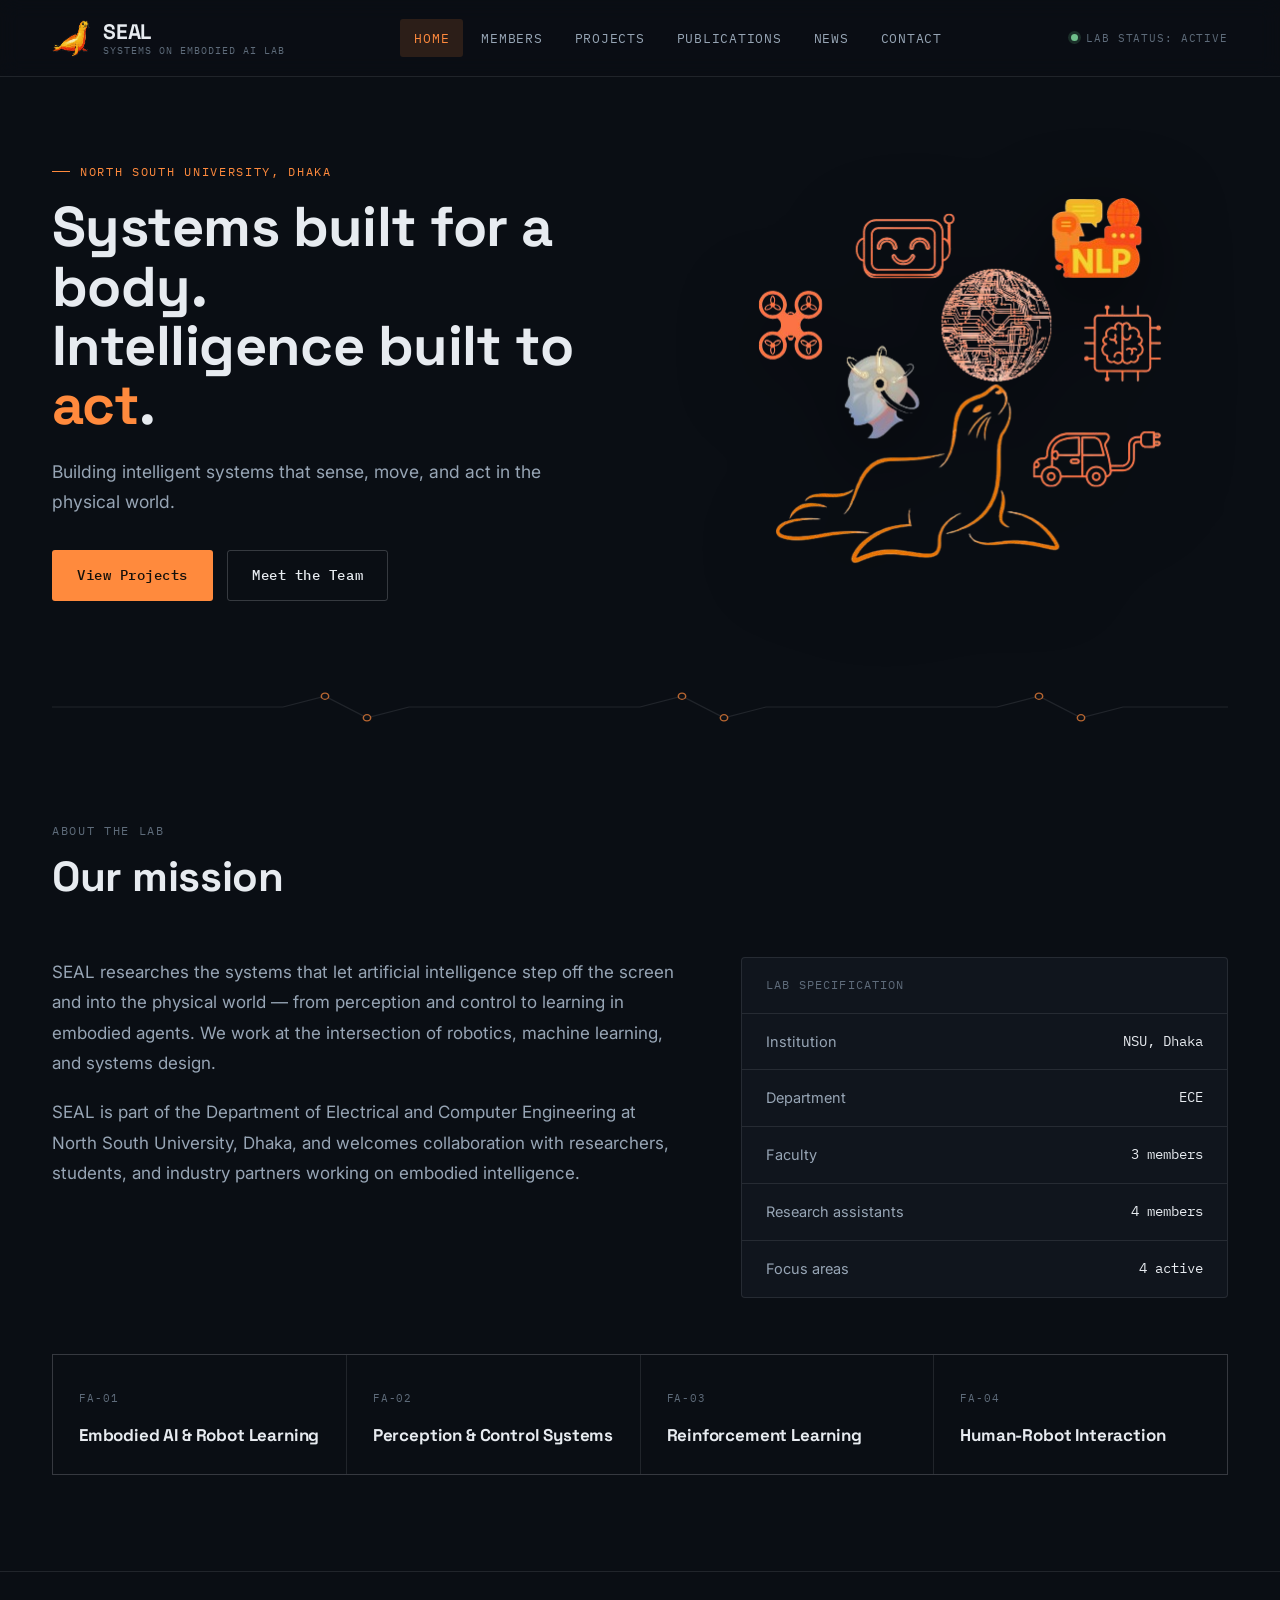
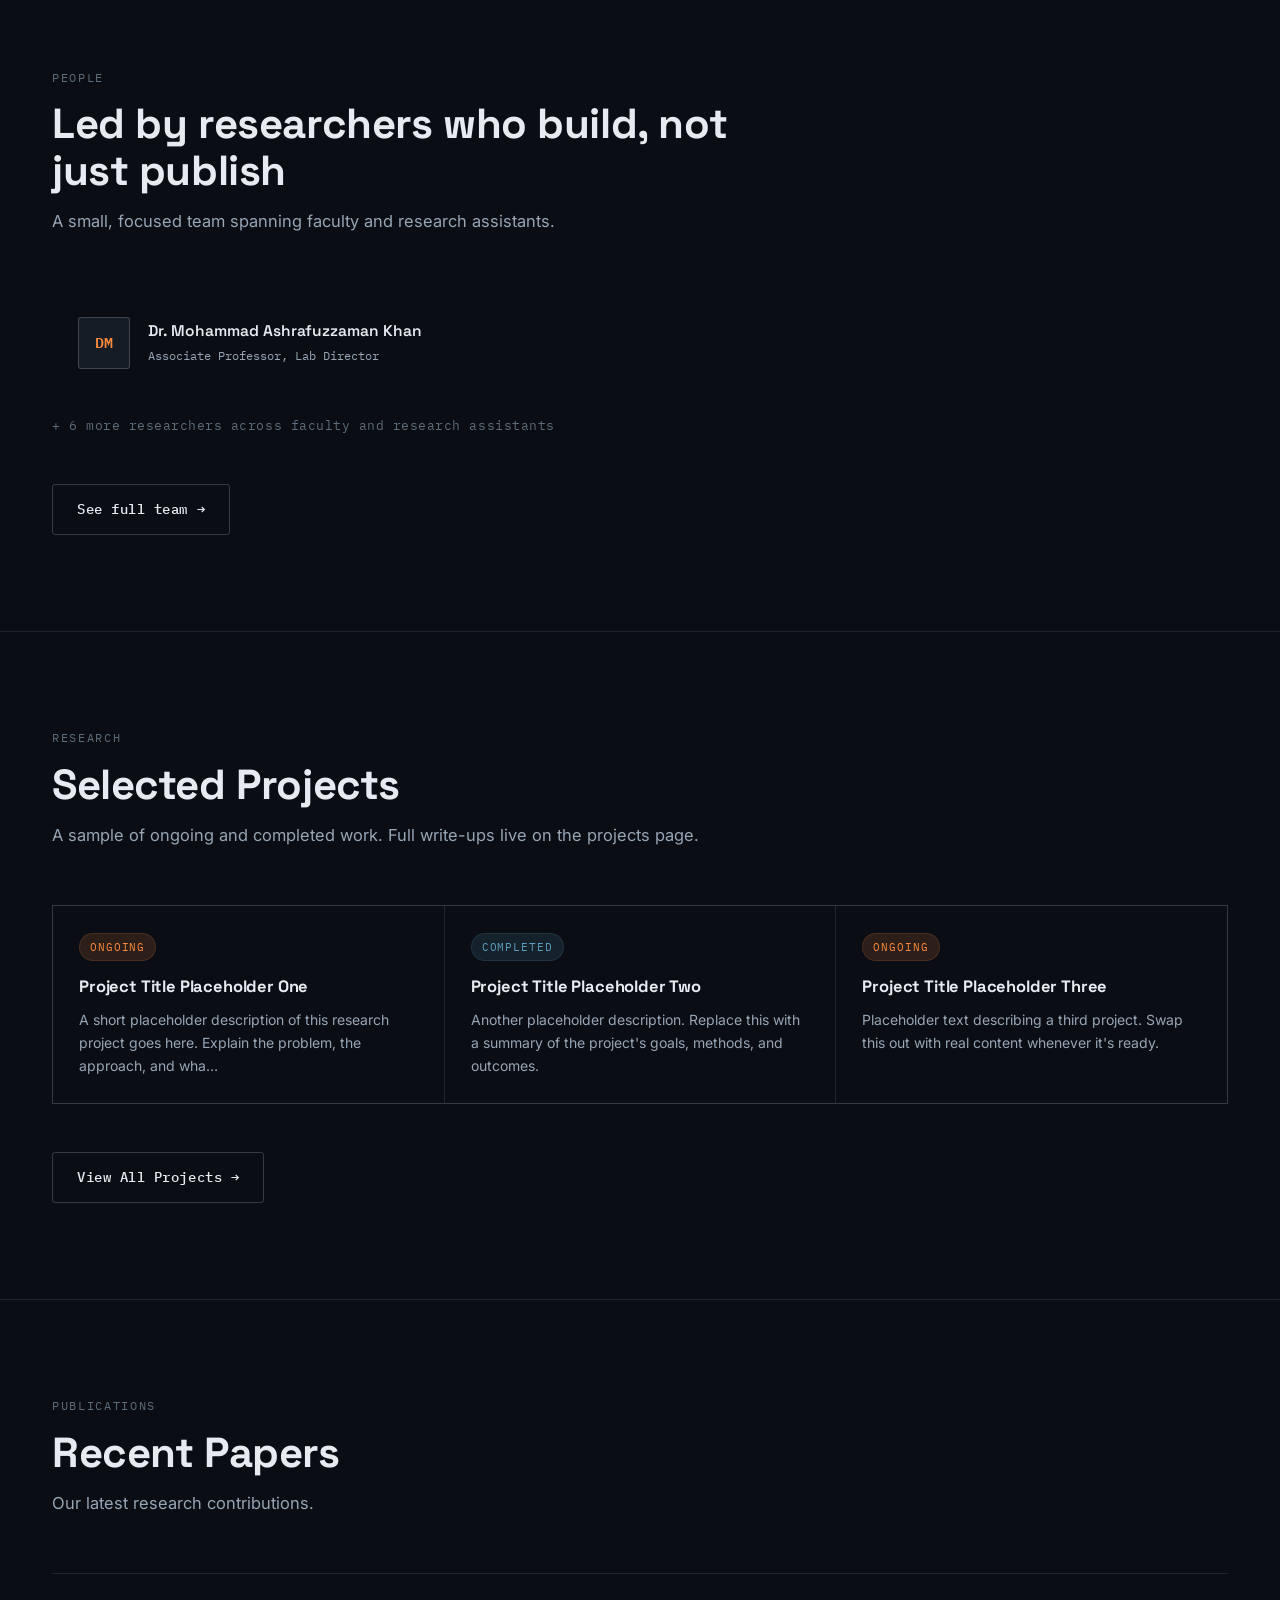
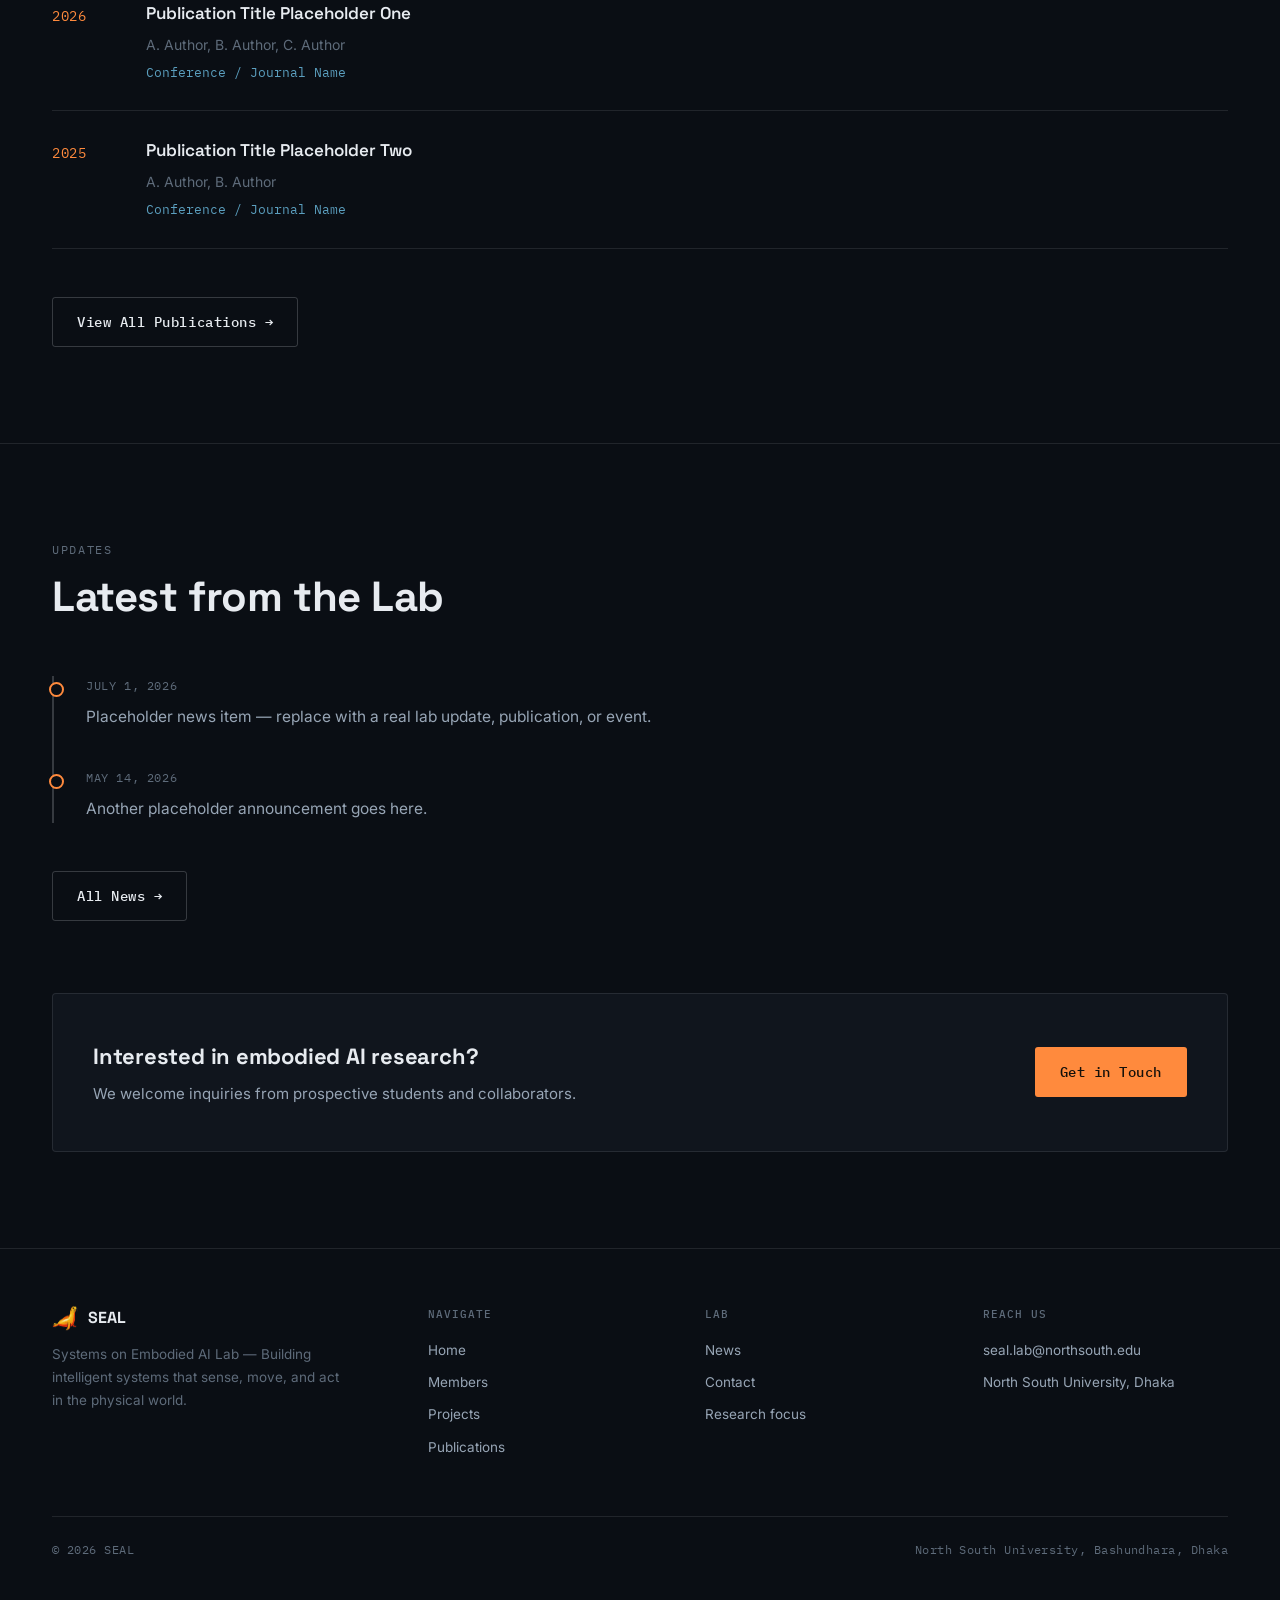
==== index.html @ 0db17c9c "Add files via upload" ====
<!DOCTYPE html>
<html lang="en">

<head>
  <meta charset="UTF-8">
  <meta name="viewport" content="width=device-width, initial-scale=1.0">
  <title>SEAL — Systems on Embodied AI Lab | North South University</title>
  <meta name="description"
    content="SEAL (Systems on Embodied AI Lab) at North South University researches embodied AI, robot learning, perception and control systems.">
  <link rel="icon" href="logo1.png" type="image/png">
  <link rel="preconnect" href="https://fonts.googleapis.com">
  <link rel="preconnect" href="https://fonts.gstatic.com" crossorigin>
  <link rel="stylesheet" href="style.css">
</head>

<body data-page="home">

  <template id="kinematic-template">
    <svg class="kinematic-divider" viewBox="0 0 1120 40" preserveAspectRatio="none" aria-hidden="true">
      <path
        d="M0,20 L220,20 L260,8 L300,32 L340,20 L560,20 L600,8 L640,32 L680,20 L900,20 L940,8 L980,32 L1020,20 L1120,20" />
      <circle cx="260" cy="8" r="3.5" />
      <circle cx="300" cy="32" r="3.5" />
      <circle cx="600" cy="8" r="3.5" />
      <circle cx="640" cy="32" r="3.5" />
      <circle cx="940" cy="8" r="3.5" />
      <circle cx="980" cy="32" r="3.5" />
    </svg>
  </template>

  <div id="header-slot"></div>

  <main>

    <!-- Hero -->
    <section class="hero">
      <div class="wrap">
        <div>
          <span class="tag-label mono" id="hero-university">North South University, Dhaka</span>
          <h1>Systems built for a body.<br>Intelligence built to <span>act</span>.</h1>
          <p class="hero-lede" id="hero-lede">Loading mission statement…</p>
          <div class="hero-actions">
            <a href="projects.html" class="btn btn-primary">View Projects</a>
            <a href="members.html" class="btn btn-outline">Meet the Team</a>
          </div>
        </div>

        <!-- Robotic Manipulator Diagram -->
        <div class="hero-logo-container">
          <img src="logo000.png" alt="SEAL - Systems on Embodied AI Lab" class="hero-logo">
        </div>
    </section>

    <div class="wrap">
      <div class="kd-slot"></div>
    </div>

    <!-- About -->
    <section class="section" id="about">
      <div class="wrap">
        <div class="section-head">
          <span class="eyebrow">About the Lab</span>
          <h2>Our mission</h2>
        </div>
        <div class="about-grid">
          <div class="about-body">
            <p id="about-mission">Loading…</p>
            <p>SEAL is part of the Department of Electrical and Computer Engineering at North South University, Dhaka,
              and welcomes collaboration with researchers, students, and industry partners working on embodied
              intelligence.</p>
          </div>
          <div class="spec-card">
            <div class="spec-card-head mono">Lab Specification</div>
            <div class="spec-row"><span class="k">Institution</span><span class="v">NSU, Dhaka</span></div>
            <div class="spec-row"><span class="k">Department</span><span class="v">ECE</span></div>
            <div class="spec-row"><span class="k">Faculty</span><span class="v">3 members</span></div>
            <div class="spec-row"><span class="k">Research assistants</span><span class="v">4 members</span></div>
            <div class="spec-row"><span class="k">Focus areas</span><span class="v">4 active</span></div>
          </div>
        </div>

        <div class="focus-grid" id="focus-grid"></div>
      </div>
    </section>

    <!-- Team Preview -->
    <section class="section" id="team-preview">
      <div class="wrap">
        <div class="section-head">
          <span class="eyebrow">People</span>
          <h2>Led by researchers who build, not just publish</h2>
          <p>A small, focused team spanning faculty and research assistants.</p>
        </div>
        <div id="director-teaser"></div>
        <p class="mono" id="team-count" style="margin-top:20px; color:var(--text-faint); font-size:13px;"></p>
        <div class="section-foot">
          <a href="members.html" class="btn btn-outline">See full team →</a>
        </div>
      </div>
    </section>

    <!-- Projects Preview -->
    <section class="section" id="projects-preview">
      <div class="wrap">
        <div class="section-head">
          <span class="eyebrow">Research</span>
          <h2>Selected Projects</h2>
          <p>A sample of ongoing and completed work. Full write-ups live on the projects page.</p>
        </div>
        <div class="teaser-grid" id="project-teaser-grid"></div>
        <div class="section-foot">
          <a href="projects.html" class="btn btn-outline">View All Projects →</a>
        </div>
      </div>
    </section>

    <!-- Publications Preview (New Section) -->
    <section class="section" id="publications-preview">
      <div class="wrap">
        <div class="section-head">
          <span class="eyebrow">Publications</span>
          <h2>Recent Papers</h2>
          <p>Our latest research contributions.</p>
        </div>
        <div class="pub-list" id="pub-teaser-list"></div>
        <div class="section-foot">
          <a href="publications.html" class="btn btn-outline">View All Publications →</a>
        </div>
      </div>
    </section>

    <!-- News Preview -->
    <section class="section" id="news-preview" style="border-bottom:none;">
      <div class="wrap">
        <div class="section-head">
          <span class="eyebrow">Updates</span>
          <h2>Latest from the Lab</h2>
        </div>
        <div class="news-list" id="news-teaser-list"></div>
        <div class="section-foot">
          <a href="news.html" class="btn btn-outline">All News →</a>
        </div>

        <div style="margin-top:72px;" class="cta-band">
          <div>
            <h3>Interested in embodied AI research?</h3>
            <p>We welcome inquiries from prospective students and collaborators.</p>
          </div>
          <a href="contact.html" class="btn btn-primary">Get in Touch</a>
        </div>
      </div>
    </section>

  </main>

  <div id="footer-slot"></div>

  <script src="main.js"></script>
</body>

</html>
---- style.css ----
/* ============================================================
   SEAL — Systems on Embodied AI Lab
   Design language: engineering schematic / lab instrumentation.
   Ink-navy canvas, signal-amber accent, sensor-blue secondary.
   Mono type carries technical annotation; display type carries
   voice. No neon glow, no animated grid — precision instead.
   ============================================================ */

@import url('https://fonts.googleapis.com/css2?family=Space+Grotesk:wght@500;600;700&family=Inter:wght@400;500;600;700&family=IBM+Plex+Mono:wght@400;500;600&display=swap');

:root {
  /* Canvas */
  --bg: #0A0E14;
  --surface: #10151D;
  --surface-2: #161C26;
  --surface-3: #1C2430;

  /* Lines */
  --line: rgba(231, 235, 240, 0.10);
  --line-strong: rgba(231, 235, 240, 0.20);

  /* Text */
  --text: #E7EBF0;
  --text-dim: #97A5B5;
  --text-faint: #5E6B7A;

  /* Signal accents */
  --amber: #FF8A3D;
  --amber-dim: rgba(255, 138, 61, 0.14);
  --blue: #5B9FBF;
  --blue-dim: rgba(91, 159, 191, 0.14);
  --ok: #6FBF8B;

  --font-display: 'Space Grotesk', sans-serif;
  --font-body: 'Inter', system-ui, sans-serif;
  --font-mono: 'IBM Plex Mono', monospace;

  --max-width: 1240px;
  --radius: 3px;
  --radius-lg: 4px;
  --ease: cubic-bezier(0.4, 0, 0.2, 1);
}

* { box-sizing: border-box; }
html { scroll-behavior: smooth; }

body {
  margin: 0;
  background: var(--bg);
  color: var(--text);
  font-family: var(--font-body);
  font-size: 16px;
  line-height: 1.65;
  -webkit-font-smoothing: antialiased;
}

@media (prefers-reduced-motion: reduce) {
  html { scroll-behavior: auto; }
  * { animation-duration: 0.01ms !important; animation-iteration-count: 1 !important; transition-duration: 0.01ms !important; }
}

img { max-width: 100%; display: block; }

a { color: var(--blue); text-decoration: none; transition: color 0.2s var(--ease); }
a:hover { color: var(--amber); }

:focus-visible {
  outline: 2px solid var(--amber);
  outline-offset: 3px;
}

.wrap {
  max-width: var(--max-width);
  margin: 0 auto;
  padding: 0 32px;
}

h1, h2, h3, h4 {
  font-family: var(--font-display);
  color: var(--text);
  margin: 0;
  font-weight: 700;
  letter-spacing: -0.01em;
}

p { margin: 0; }

/* ---------- Mono / technical utility text ---------- */
.mono {
  font-family: var(--font-mono);
  letter-spacing: 0.04em;
}

.tag-label {
  font-family: var(--font-mono);
  font-size: 12px;
  letter-spacing: 0.14em;
  text-transform: uppercase;
  color: var(--amber);
  display: inline-flex;
  align-items: center;
  gap: 10px;
}

.tag-label::before {
  content: '';
  width: 18px;
  height: 1px;
  background: var(--amber);
}

.eyebrow {
  font-family: var(--font-mono);
  font-size: 12px;
  letter-spacing: 0.14em;
  text-transform: uppercase;
  color: var(--text-faint);
  display: block;
  margin-bottom: 14px;
}

.eyebrow b { color: var(--amber); font-weight: 500; }

/* ---------- Buttons ---------- */
.btn {
  display: inline-flex;
  align-items: center;
  gap: 8px;
  padding: 13px 24px;
  border-radius: var(--radius);
  font-family: var(--font-mono);
  font-size: 13.5px;
  letter-spacing: 0.04em;
  font-weight: 500;
  border: 1px solid transparent;
  cursor: pointer;
  transition: all 0.2s var(--ease);
  text-decoration: none;
}

.btn-primary {
  background: var(--amber);
  color: #14100A;
}
.btn-primary:hover { background: #ffa15e; color: #14100A; }

.btn-outline {
  border-color: var(--line-strong);
  color: var(--text);
  background: transparent;
}
.btn-outline:hover { border-color: var(--amber); color: var(--amber); }

.btn-small { padding: 9px 16px; font-size: 12.5px; }

.btn[aria-disabled="true"] {
  opacity: 0.35;
  cursor: not-allowed;
  pointer-events: none;
}

/* ---------- Header ---------- */
.site-header {
  position: sticky;
  top: 0;
  z-index: 100;
  background: rgba(10, 14, 20, 0.9);
  backdrop-filter: blur(10px);
  border-bottom: 1px solid var(--line);
}

.site-header .wrap {
  display: flex;
  align-items: center;
  justify-content: space-between;
  height: 76px;
  gap: 24px;
}

.brand {
  display: flex;
  align-items: center;
  gap: 13px;
  text-decoration: none;
  flex-shrink: 0;
}

.brand-logo { width: 38px; height: 38px; flex-shrink: 0; }

.brand-text { display: flex; flex-direction: column; line-height: 1.2; }

.brand-mark {
  font-family: var(--font-display);
  font-weight: 700;
  font-size: 21px;
  color: var(--text);
  letter-spacing: -0.01em;
}

.brand-sub {
  font-family: var(--font-mono);
  font-size: 10px;
  color: var(--text-faint);
  letter-spacing: 0.10em;
  text-transform: uppercase;
  display: none;
}

@media (min-width: 640px) { .brand-sub { display: inline; } }

.nav-links {
  display: flex;
  gap: 4px;
  list-style: none;
  margin: 0;
  padding: 0;
}

.nav-links a {
  color: var(--text-dim);
  font-family: var(--font-mono);
  font-size: 12.5px;
  letter-spacing: 0.06em;
  text-transform: uppercase;
  padding: 9px 14px;
  border-radius: var(--radius);
  transition: all 0.2s var(--ease);
  display: block;
}

.nav-links a:hover { color: var(--text); background: var(--surface-2); }

.nav-links a.active {
  color: var(--amber);
  background: var(--amber-dim);
}

.header-status {
  display: none;
  align-items: center;
  gap: 8px;
  font-family: var(--font-mono);
  font-size: 11px;
  color: var(--text-faint);
  letter-spacing: 0.08em;
  text-transform: uppercase;
  flex-shrink: 0;
}

@media (min-width: 980px) { .header-status { display: inline-flex; } }

.status-dot {
  width: 7px;
  height: 7px;
  border-radius: 50%;
  background: var(--ok);
  box-shadow: 0 0 0 3px rgba(111, 191, 139, 0.18);
  animation: status-pulse 2.4s ease-in-out infinite;
}

@keyframes status-pulse {
  0%, 100% { opacity: 1; }
  50% { opacity: 0.45; }
}

.nav-toggle {
  display: none;
  background: none;
  border: 1px solid var(--line-strong);
  border-radius: var(--radius);
  padding: 9px 13px;
  cursor: pointer;
  font-family: var(--font-mono);
  font-size: 12px;
  letter-spacing: 0.08em;
  color: var(--text-dim);
}

@media (max-width: 860px) {
  .nav-toggle { display: block; }
  .nav-links {
    position: absolute;
    top: 76px; left: 0; right: 0;
    background: var(--surface);
    flex-direction: column;
    gap: 0;
    border-top: 1px solid var(--line);
    border-bottom: 1px solid var(--line);
    display: none;
    padding: 8px 0;
  }
  .nav-links.open { display: flex; }
  .nav-links a { padding: 14px 32px; border-radius: 0; }
}

/* ---------- Section scaffolding ---------- */
.section { padding: 96px 0; border-bottom: 1px solid var(--line); position: relative; }
.section.tight { padding: 72px 0; }
.section-head { margin-bottom: 56px; max-width: 680px; }
.section-head h2 { font-size: clamp(30px, 4vw, 42px); line-height: 1.1; }
.section-head p { color: var(--text-dim); margin-top: 14px; font-size: 16.5px; }

.section-foot {
  margin-top: 48px;
  display: flex;
  align-items: center;
  gap: 14px;
}

/* ---------- Page header (dedicated pages) ---------- */
.page-header {
  padding: 64px 0 48px;
  border-bottom: 1px solid var(--line);
  background:
    linear-gradient(180deg, rgba(255, 138, 61, 0.05), transparent 60%);
}

.page-header h1 { font-size: clamp(32px, 5vw, 48px); }
.page-header .lede { color: var(--text-dim); margin-top: 14px; max-width: 640px; font-size: 17px; }

.breadcrumb {
  font-family: var(--font-mono);
  font-size: 12px;
  color: var(--text-faint);
  letter-spacing: 0.06em;
  text-transform: uppercase;
  margin-bottom: 18px;
}
.breadcrumb a { color: var(--text-faint); }
.breadcrumb a:hover { color: var(--amber); }

/* ---------- Hero (home) ---------- */
.hero { padding: 76px 0 88px; position: relative; overflow: hidden; }

.hero .wrap {
  display: grid;
  grid-template-columns: 1.05fr 0.95fr;
  gap: 48px;
  align-items: center;
}

@media (max-width: 980px) {
  .hero .wrap { grid-template-columns: 1fr; }
}

.hero h1 {
  font-size: clamp(36px, 5.4vw, 56px);
  line-height: 1.06;
  margin-top: 16px;
}

.hero h1 span { color: var(--amber); }

.hero-lede {
  margin-top: 22px;
  max-width: 520px;
  color: var(--text-dim);
  font-size: 17.5px;
  line-height: 1.7;
}

.hero-actions { margin-top: 34px; display: flex; gap: 14px; flex-wrap: wrap; }

.hero-diagram { width: 100%; height: auto; }
.hero-diagram .draw-line { stroke: var(--line-strong); stroke-width: 1; fill: none; }
.hero-diagram .draw-line-accent { stroke: var(--amber); stroke-width: 1.4; fill: none; }
.hero-diagram .joint { fill: var(--surface-2); stroke: var(--amber); stroke-width: 1.6; }
.hero-diagram .joint-blue { fill: var(--surface-2); stroke: var(--blue); stroke-width: 1.6; }
.hero-diagram text { font-family: var(--font-mono); fill: var(--text-faint); font-size: 9px; letter-spacing: 0.04em; }
.hero-diagram .dim-text { fill: var(--text-dim); }
.hero-diagram .body-fill { fill: var(--surface-2); stroke: var(--line-strong); stroke-width: 1; }

/* ---------- Focus areas ---------- */
.focus-grid {
  display: grid;
  grid-template-columns: repeat(auto-fit, minmax(220px, 1fr));
  gap: 1px;
  background: var(--line);
  border: 1px solid var(--line);
  margin-top: 56px;
}

.focus-card {
  background: var(--bg);
  padding: 28px 26px;
  transition: background 0.2s var(--ease);
}

.focus-card:hover { background: var(--surface); }

.focus-index {
  font-family: var(--font-mono);
  font-size: 11px;
  color: var(--text-faint);
  letter-spacing: 0.08em;
}

.focus-card h4 {
  font-size: 17px;
  margin-top: 14px;
  line-height: 1.3;
}

/* ---------- About / mission ---------- */
.about-grid {
  display: grid;
  grid-template-columns: 1.3fr 1fr;
  gap: 56px;
  align-items: start;
}

@media (max-width: 860px) { .about-grid { grid-template-columns: 1fr; gap: 40px; } }

.about-body p { font-size: 17px; color: var(--text-dim); line-height: 1.8; }
.about-body p + p { margin-top: 18px; }

.spec-card {
  background: var(--surface);
  border: 1px solid var(--line);
  border-radius: var(--radius-lg);
}

.spec-card-head {
  padding: 18px 24px;
  border-bottom: 1px solid var(--line);
  font-family: var(--font-mono);
  font-size: 11.5px;
  letter-spacing: 0.1em;
  text-transform: uppercase;
  color: var(--text-faint);
}

.spec-row {
  display: flex;
  justify-content: space-between;
  gap: 16px;
  padding: 16px 24px;
  border-bottom: 1px solid var(--line);
  font-size: 14.5px;
}
.spec-row:last-child { border-bottom: none; }
.spec-row .k { color: var(--text-dim); }
.spec-row .v { color: var(--text); text-align: right; font-family: var(--font-mono); font-size: 13.5px; }

/* ---------- Members ---------- */
.member-group + .member-group { margin-top: 56px; }
.member-group h3 { font-size: 19px; margin-bottom: 24px; }

.member-grid {
  display: grid;
  grid-template-columns: repeat(auto-fill, minmax(250px, 1fr));
  gap: 1px;
  background: var(--line);
  border: 1px solid var(--line);
}

.member-card {
  background: var(--bg);
  padding: 26px;
  display: flex;
  align-items: center;
  gap: 18px;
  transition: background 0.2s var(--ease);
}

.member-card:hover { background: var(--surface); }

.avatar {
  width: 52px;
  height: 52px;
  border-radius: var(--radius);
  background: var(--surface-2);
  border: 1px solid var(--line-strong);
  color: var(--amber);
  display: flex;
  align-items: center;
  justify-content: center;
  font-family: var(--font-mono);
  font-weight: 600;
  font-size: 15px;
  flex-shrink: 0;
}

.member-info .name { font-weight: 600; color: var(--text); font-size: 15.5px; line-height: 1.3; font-family: var(--font-display); }
.member-info .role { font-family: var(--font-mono); font-size: 12px; color: var(--text-dim); margin-top: 5px; }

/* ---------- Projects ---------- */
.project-grid {
  display: grid;
  grid-template-columns: repeat(auto-fill, minmax(320px, 1fr));
  gap: 1px;
  background: var(--line);
  border: 1px solid var(--line);
}

.project-card {
  background: var(--bg);
  padding: 30px 28px;
  transition: background 0.2s var(--ease);
}

.project-card:hover { background: var(--surface); }

.project-status {
  font-family: var(--font-mono);
  font-size: 11px;
  text-transform: uppercase;
  letter-spacing: 0.08em;
  color: var(--amber);
  border: 1px solid var(--amber-dim);
  background: var(--amber-dim);
  padding: 4px 10px;
  border-radius: 9999px;
  display: inline-block;
  margin-bottom: 16px;
}

.project-status.completed { color: var(--blue); border-color: var(--blue-dim); background: var(--blue-dim); }

.project-card h3 {
  font-size: 19px;
  cursor: pointer;
  line-height: 1.35;
}

.project-card h3::after {
  content: " +";
  color: var(--text-faint);
  font-family: var(--font-mono);
  margin-left: 4px;
}

.project-card.open h3::after { content: " −"; color: var(--amber); }

.project-desc {
  max-height: 0;
  overflow: hidden;
  transition: max-height 0.35s var(--ease);
  font-size: 14.5px;
  color: var(--text-dim);
}

.project-card.open .project-desc { max-height: 320px; margin-top: 14px; }

.project-actions { margin-top: 22px; display: flex; gap: 10px; flex-wrap: wrap; }

/* ---------- Publications ---------- */
.pub-list { display: flex; flex-direction: column; }

.pub-item {
  display: grid;
  grid-template-columns: 70px 1fr auto;
  gap: 24px;
  align-items: start;
  padding: 28px 0;
  border-bottom: 1px solid var(--line);
}
.pub-item:first-child { border-top: 1px solid var(--line); }

.pub-year { font-family: var(--font-mono); font-size: 14px; color: var(--amber); padding-top: 3px; }
.pub-title { font-family: var(--font-display); font-size: 17px; color: var(--text); font-weight: 600; line-height: 1.4; }
.pub-authors { font-size: 14px; color: var(--text-faint); margin-top: 7px; }
.pub-venue { font-family: var(--font-mono); font-size: 12.5px; color: var(--blue); margin-top: 6px; }
.pub-links { display: flex; gap: 10px; align-items: center; }

@media (max-width: 640px) {
  .pub-item { grid-template-columns: 1fr; gap: 12px; }
  .pub-links { margin-top: 6px; }
}

/* ---------- News ---------- */
.news-list { border-left: 2px solid var(--line-strong); padding-left: 32px; }
.news-item { position: relative; padding-bottom: 38px; }
.news-item:last-child { padding-bottom: 0; }
.news-item::before {
  content: '';
  position: absolute;
  left: -37px; top: 6px;
  width: 11px; height: 11px;
  border-radius: 50%;
  background: var(--bg);
  border: 2px solid var(--amber);
}
.news-date { font-family: var(--font-mono); font-size: 12px; color: var(--text-faint); text-transform: uppercase; letter-spacing: 0.05em; }
.news-text { margin-top: 8px; color: var(--text-dim); font-size: 15.5px; line-height: 1.7; }

/* ---------- Contact ---------- */
.contact-grid { display: grid; grid-template-columns: 1fr 1fr; gap: 64px; }
@media (max-width: 860px) { .contact-grid { grid-template-columns: 1fr; } }

.contact-info p { color: var(--text-dim); font-size: 16px; line-height: 1.7; }

.contact-detail {
  margin-top: 28px;
  border: 1px solid var(--line);
  border-radius: var(--radius-lg);
}
.contact-detail-row {
  display: flex;
  justify-content: space-between;
  gap: 16px;
  padding: 16px 20px;
  border-bottom: 1px solid var(--line);
  font-size: 14px;
}
.contact-detail-row:last-child { border-bottom: none; }
.contact-detail-row .k { font-family: var(--font-mono); color: var(--text-faint); text-transform: uppercase; font-size: 11px; letter-spacing: 0.08em; padding-top: 2px; }
.contact-detail-row .v { text-align: right; color: var(--text); }

.contact-form { display: flex; flex-direction: column; gap: 18px; }

.contact-form label {
  font-family: var(--font-mono);
  font-size: 11.5px;
  text-transform: uppercase;
  letter-spacing: 0.08em;
  color: var(--text-faint);
  display: block;
  margin-bottom: 8px;
}

.contact-form input, .contact-form textarea {
  width: 100%;
  font-family: var(--font-body);
  font-size: 15px;
  padding: 13px 16px;
  border: 1px solid var(--line-strong);
  border-radius: var(--radius);
  background: var(--surface);
  color: var(--text);
  resize: vertical;
  transition: border-color 0.2s var(--ease);
}

.contact-form input:focus, .contact-form textarea:focus {
  outline: none;
  border-color: var(--amber);
}

.map-embed {
  margin-top: 48px;
  border: 1px solid var(--line);
  border-radius: var(--radius-lg);
  overflow: hidden;
}
.map-embed iframe { width: 100%; height: 360px; border: 0; filter: grayscale(0.4) invert(0.92) contrast(0.9); }

/* ---------- CTA band ---------- */
.cta-band {
  background: var(--surface);
  border: 1px solid var(--line);
  border-radius: var(--radius-lg);
  padding: 44px 40px;
  display: flex;
  align-items: center;
  justify-content: space-between;
  gap: 24px;
  flex-wrap: wrap;
}
.cta-band h3 { font-size: 22px; }
.cta-band p { color: var(--text-dim); margin-top: 8px; font-size: 15px; }

/* ---------- Teaser lists (home page) ---------- */
.teaser-grid {
  display: grid;
  grid-template-columns: repeat(auto-fit, minmax(280px, 1fr));
  gap: 1px;
  background: var(--line);
  border: 1px solid var(--line);
}
.teaser-card { background: var(--bg); padding: 26px; }
.teaser-card .project-status { margin-bottom: 14px; }
.teaser-card h4 { font-size: 16.5px; line-height: 1.4; }
.teaser-card p { color: var(--text-dim); font-size: 14px; margin-top: 10px; line-height: 1.65; }

/* ---------- Footer ---------- */
.site-footer { padding: 56px 0 40px; border-top: 1px solid var(--line); }

.footer-grid {
  display: grid;
  grid-template-columns: 1.4fr repeat(3, 1fr);
  gap: 32px;
}

@media (max-width: 760px) { .footer-grid { grid-template-columns: 1fr 1fr; } }

.footer-brand { display: flex; align-items: center; gap: 10px; margin-bottom: 12px; }
.footer-brand img { width: 26px; height: 26px; }
.footer-brand span { font-family: var(--font-display); font-weight: 700; font-size: 16px; }

.footer-col h5 {
  font-family: var(--font-mono);
  font-size: 11px;
  letter-spacing: 0.1em;
  text-transform: uppercase;
  color: var(--text-faint);
  margin: 0 0 16px;
  font-weight: 500;
}

.footer-col a, .footer-col p {
  display: block;
  color: var(--text-dim);
  font-size: 13.5px;
  margin-bottom: 10px;
}
.footer-col a:hover { color: var(--amber); }

.footer-desc { color: var(--text-faint); font-size: 13.5px; max-width: 300px; line-height: 1.7; }

.footer-bottom {
  margin-top: 48px;
  padding-top: 24px;
  border-top: 1px solid var(--line);
  display: flex;
  justify-content: space-between;
  gap: 16px;
  flex-wrap: wrap;
  font-family: var(--font-mono);
  font-size: 11.5px;
  color: var(--text-faint);
  letter-spacing: 0.04em;
}

/* ---------- Kinematic divider (reused motif) ---------- */
.kinematic-divider { width: 100%; height: 36px; display: block; }
.kinematic-divider path { fill: none; stroke: var(--line); stroke-width: 1.2; }
.kinematic-divider circle { fill: var(--bg); stroke: var(--amber); stroke-width: 1.4; opacity: 0.7; }

/* ---------- Responsive ---------- */
@media (max-width: 640px) {
  .wrap { padding: 0 20px; }
  .section { padding: 64px 0; }
  .hero { padding: 56px 0 64px; }
  .cta-band { flex-direction: column; align-items: flex-start; }
}

/* Hero Logo Styling */
.hero-logo-container {
  display: flex;
  align-items: center;
  justify-content: center;
  padding: 20px;
}

.hero-logo {
  width: 100%;
  max-width: 420px;
  height: auto;
  filter: drop-shadow(0 20px 40px rgba(0, 0, 0, 0.6));
  transition: transform 0.4s var(--ease);
}

.hero-logo:hover {
  transform: scale(1.03);
}

/* Make sure it looks sharp */
.hero-logo {
  image-rendering: crisp-edges;
  shape-rendering: geometricPrecision;
}

@media (max-width: 980px) {
  .hero .wrap {
    grid-template-columns: 1fr;
    text-align: center;
  }
  .hero-logo-container {
    margin-top: 40px;
  }
  .hero-logo {
    max-width: 320px;
  }
}
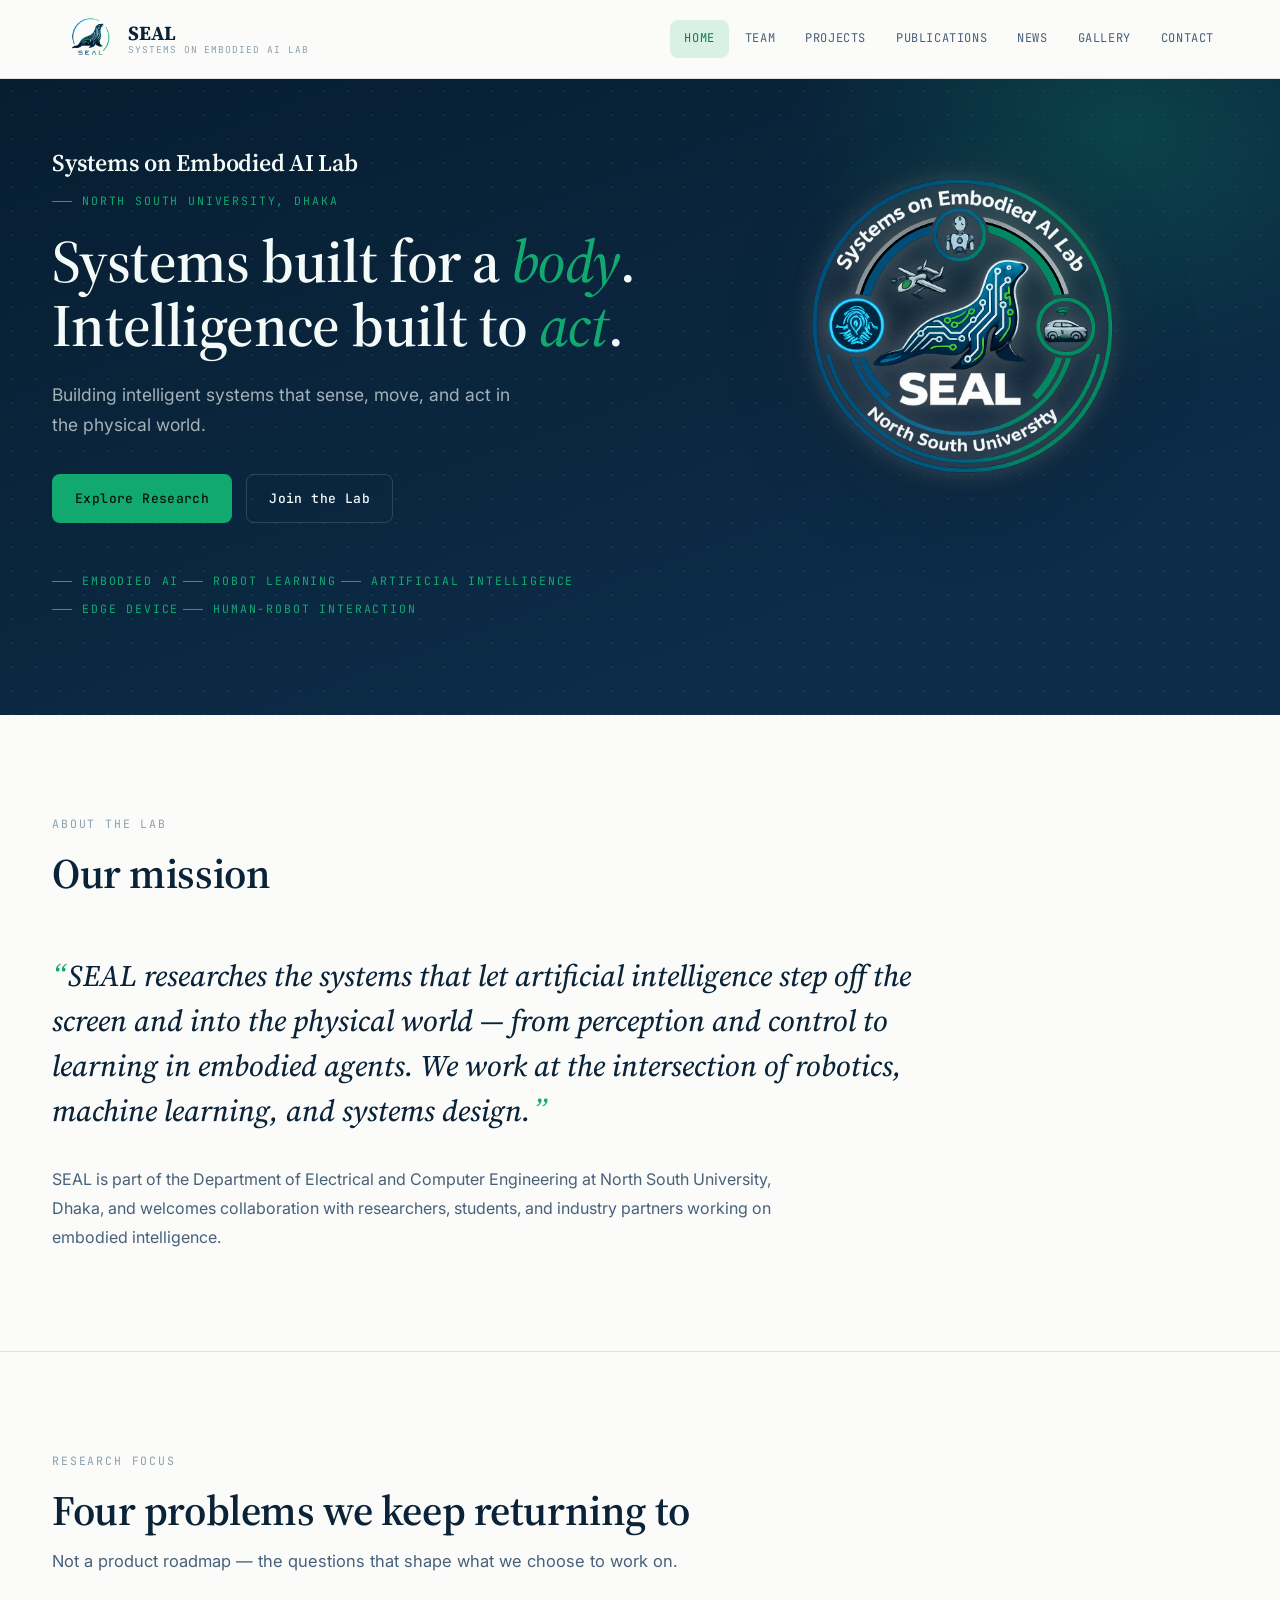
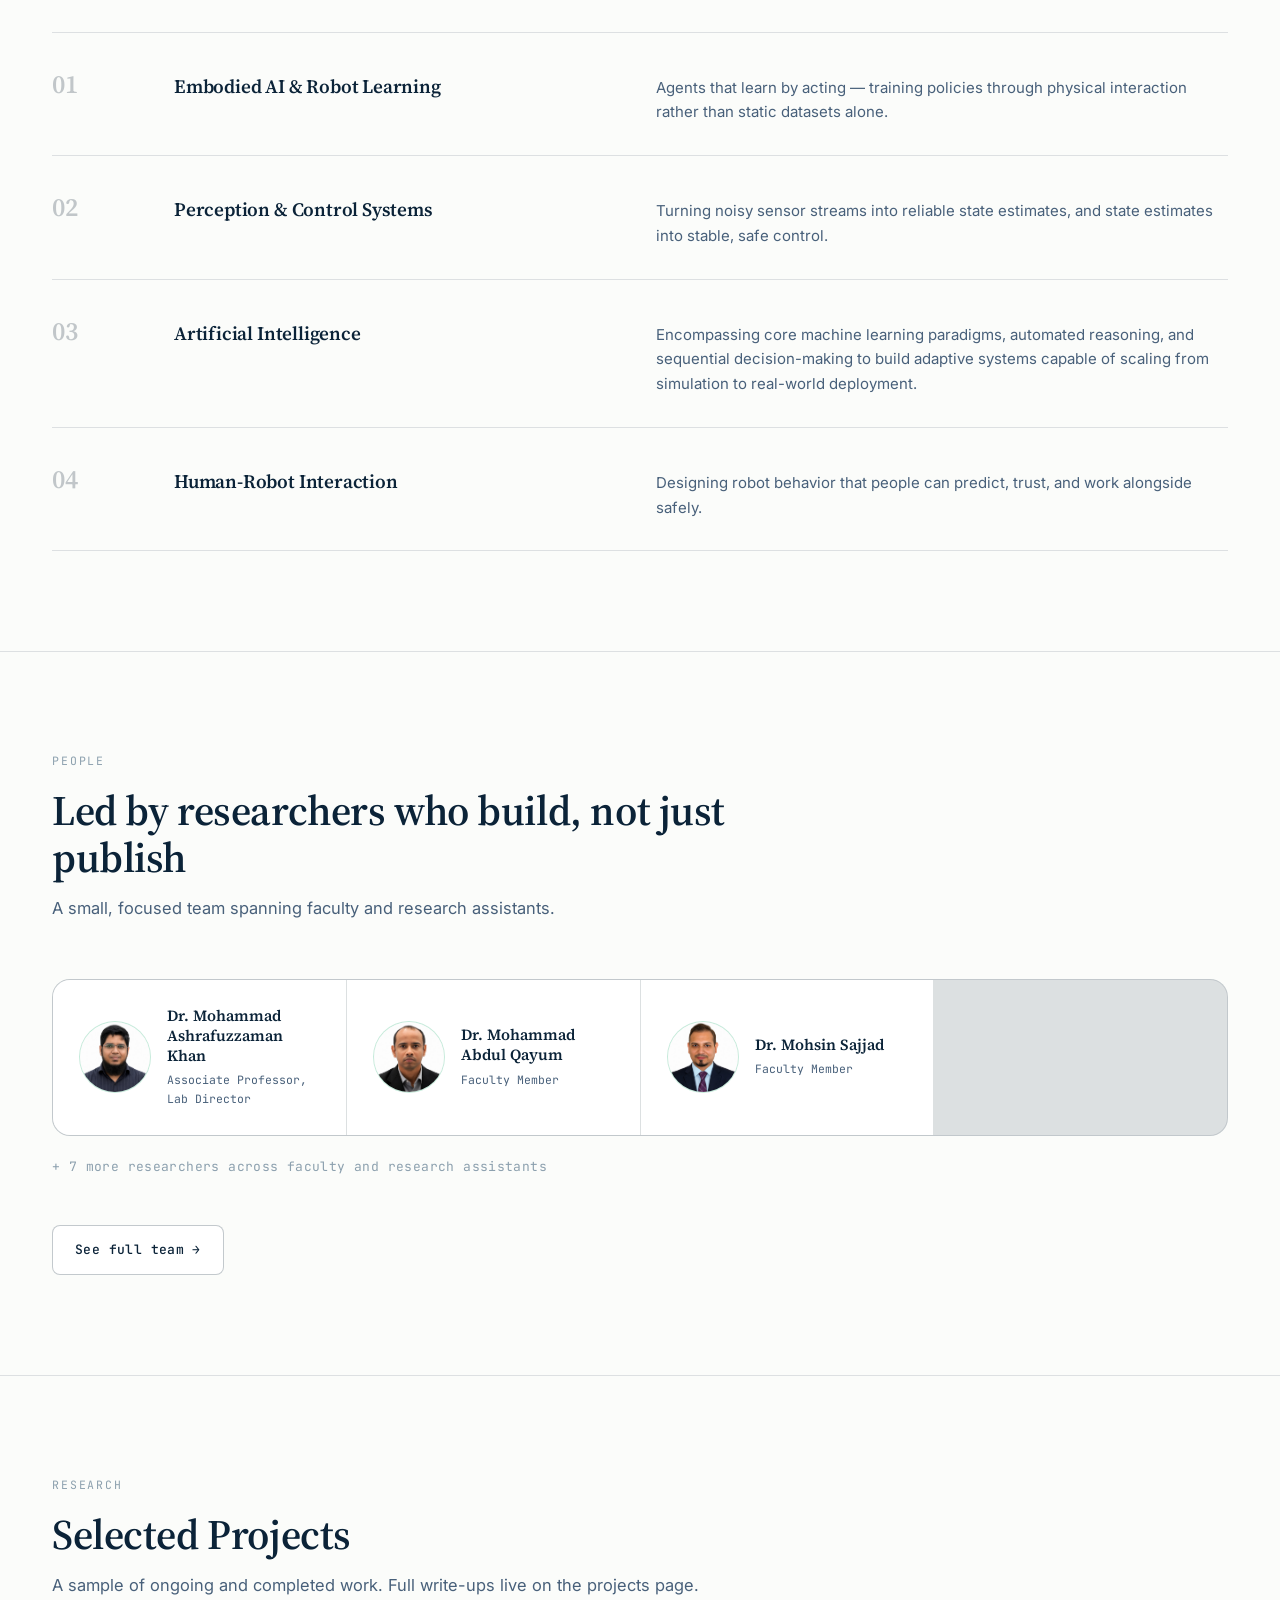
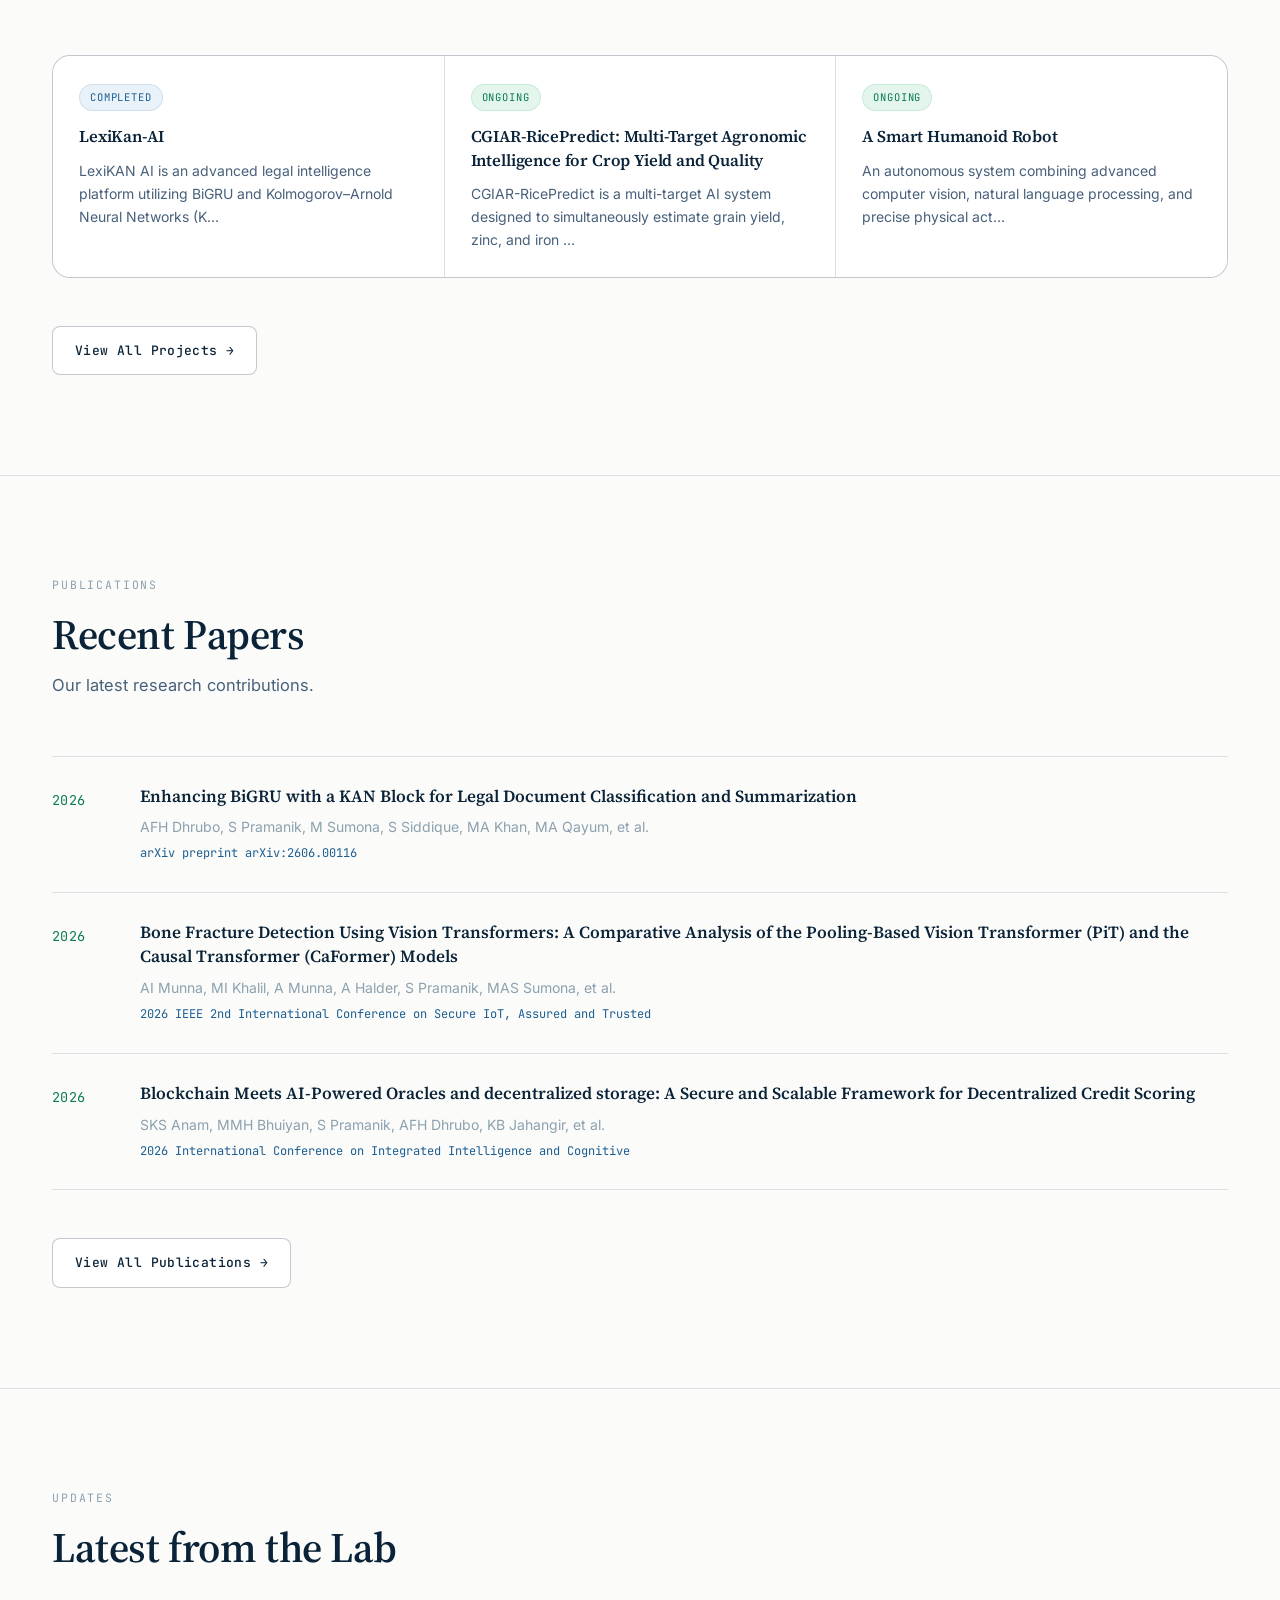
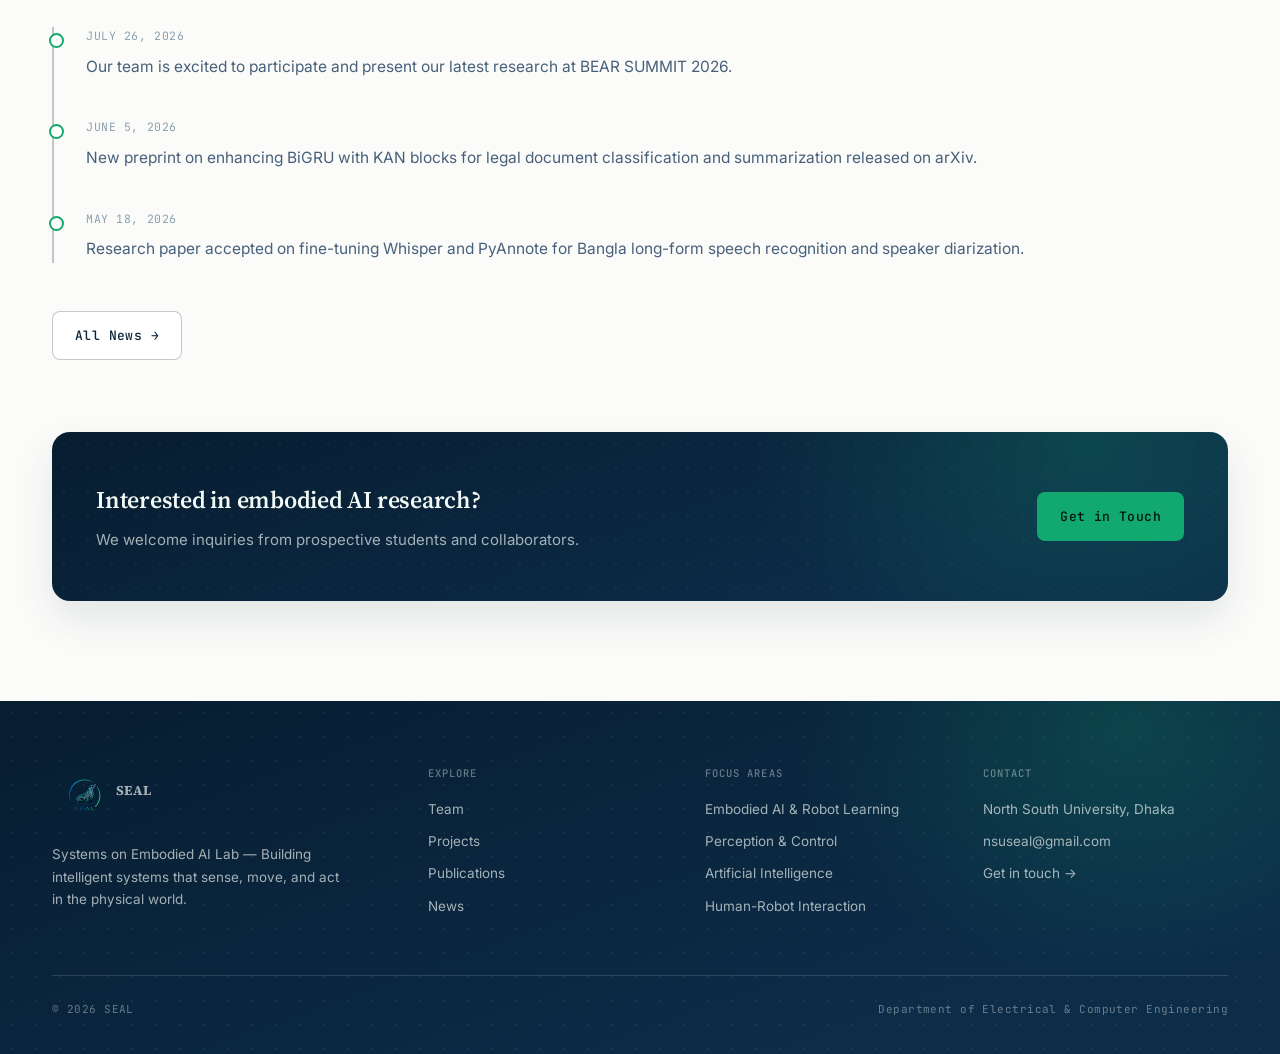
==== commit 3d63f24b: "Add files via upload" ====
--- a/index.html
+++ b/index.html
@@ -7,7 +7,7 @@
   <title>SEAL — Systems on Embodied AI Lab | North South University</title>
   <meta name="description"
     content="SEAL (Systems on Embodied AI Lab) at North South University researches embodied AI, robot learning, perception and control systems.">
-  <link rel="icon" href="logo1.png" type="image/png">
+  <link rel="icon" href="logo.png" type="image/png">
   <link rel="preconnect" href="https://fonts.googleapis.com">
   <link rel="preconnect" href="https://fonts.gstatic.com" crossorigin>
   <link rel="stylesheet" href="style.css">
@@ -15,45 +15,46 @@
 
 <body data-page="home">
 
-  <template id="kinematic-template">
-    <svg class="kinematic-divider" viewBox="0 0 1120 40" preserveAspectRatio="none" aria-hidden="true">
-      <path
-        d="M0,20 L220,20 L260,8 L300,32 L340,20 L560,20 L600,8 L640,32 L680,20 L900,20 L940,8 L980,32 L1020,20 L1120,20" />
-      <circle cx="260" cy="8" r="3.5" />
-      <circle cx="300" cy="32" r="3.5" />
-      <circle cx="600" cy="8" r="3.5" />
-      <circle cx="640" cy="32" r="3.5" />
-      <circle cx="940" cy="8" r="3.5" />
-      <circle cx="980" cy="32" r="3.5" />
-    </svg>
-  </template>
-
   <div id="header-slot"></div>
 
   <main>
 
     <!-- Hero -->
-    <section class="hero">
+    <section class="hero band-dark">
       <div class="wrap">
         <div>
+          <h2>Systems on Embodied AI Lab</h2>
           <span class="tag-label mono" id="hero-university">North South University, Dhaka</span>
-          <h1>Systems built for a body.<br>Intelligence built to <span>act</span>.</h1>
+          <h1>Systems built for a <em>body</em>.<br>Intelligence built to <em>act</em>.</h1>
           <p class="hero-lede" id="hero-lede">Loading mission statement…</p>
           <div class="hero-actions">
-            <a href="projects.html" class="btn btn-primary">View Projects</a>
-            <a href="members.html" class="btn btn-outline">Meet the Team</a>
+            <a href="publications.html" class="btn btn-primary">Explore Research</a>
+            <a href="contact.html" class="btn btn-ghost">Join the Lab</a>
+          </div>
+          
+        </div>
+
+        <div class="rig-wrap" style="position:relative;">
+          <!-- <div class="rig-chip chip-1"><span class="dot"></span>STATUS · ACTIVE</div> -->
+          <!-- <div class="rig-chip chip-2"><span class="dot"></span>RIG · SEAL-Q1</div> -->
+
+          <div class="rig-wrap" style="position:relative;">
+            <div class="hero-logo">
+              <img src="seal-logo.png" alt="SEAL Lab Logo">
+            </div>
           </div>
         </div>
 
-        <!-- Robotic Manipulator Diagram -->
-        <div class="hero-logo-container">
-          <img src="logo000.png" alt="SEAL - Systems on Embodied AI Lab" class="hero-logo">
-        </div>
+        <!-- <div class="stat-strip" id="stat-strip" style="grid-column: 1 / -1;"></div> -->
+         <div >
+    <span class="tag-label mono" id="hero-university">Embodied AI</span>
+    <span class="tag-label mono" id="hero-university">Robot Learning</span>
+    <span class="tag-label mono" id="hero-university">Artificial Intelligence</span>
+    <span class="tag-label mono" id="hero-university">Edge Device</span>
+    <span class="tag-label mono" id="hero-university">Human-Robot Interaction</span>
+</div>
+      </div>
     </section>
-
-    <div class="wrap">
-      <div class="kd-slot"></div>
-    </div>
 
     <!-- About -->
     <section class="section" id="about">
@@ -62,24 +63,22 @@
           <span class="eyebrow">About the Lab</span>
           <h2>Our mission</h2>
         </div>
-        <div class="about-grid">
-          <div class="about-body">
-            <p id="about-mission">Loading…</p>
-            <p>SEAL is part of the Department of Electrical and Computer Engineering at North South University, Dhaka,
-              and welcomes collaboration with researchers, students, and industry partners working on embodied
-              intelligence.</p>
-          </div>
-          <div class="spec-card">
-            <div class="spec-card-head mono">Lab Specification</div>
-            <div class="spec-row"><span class="k">Institution</span><span class="v">NSU, Dhaka</span></div>
-            <div class="spec-row"><span class="k">Department</span><span class="v">ECE</span></div>
-            <div class="spec-row"><span class="k">Faculty</span><span class="v">3 members</span></div>
-            <div class="spec-row"><span class="k">Research assistants</span><span class="v">4 members</span></div>
-            <div class="spec-row"><span class="k">Focus areas</span><span class="v">4 active</span></div>
-          </div>
+        <p class="mission-quote" id="about-mission">Loading…</p>
+        <p class="about-foot">SEAL is part of the Department of Electrical and Computer Engineering at North South
+          University, Dhaka, and welcomes collaboration with researchers, students, and industry partners working on
+          embodied intelligence.</p>
+      </div>
+    </section>
+
+    <!-- Focus Areas -->
+    <section class="section" id="focus">
+      <div class="wrap">
+        <div class="section-head">
+          <span class="eyebrow">Research Focus</span>
+          <h2>Four problems we keep returning to</h2>
+          <p>Not a product roadmap — the questions that shape what we choose to work on.</p>
         </div>
-
-        <div class="focus-grid" id="focus-grid"></div>
+        <div class="focus-list" id="focus-list"></div>
       </div>
     </section>
 
@@ -91,8 +90,13 @@
           <h2>Led by researchers who build, not just publish</h2>
           <p>A small, focused team spanning faculty and research assistants.</p>
         </div>
-        <div id="director-teaser"></div>
-        <p class="mono" id="team-count" style="margin-top:20px; color:var(--text-faint); font-size:13px;"></p>
+        <div class="member-grid" id="faculty-preview"></div>
+
+<p class="mono" id="team-count"
+   style="margin-top:20px;color:var(--text-faint);font-size:13px;">
+</p>
+        <!-- <p class="mono" id="team-count" style="margin-top:40px; color:var(--text-faint); font-size:13px;"></p>
+        <p class="mono" id="team-count" style="margin-top:60px; color:var(--text-faint); font-size:13px;"></p> -->
         <div class="section-foot">
           <a href="members.html" class="btn btn-outline">See full team →</a>
         </div>
@@ -114,7 +118,7 @@
       </div>
     </section>
 
-    <!-- Publications Preview (New Section) -->
+    <!-- Publications Preview -->
     <section class="section" id="publications-preview">
       <div class="wrap">
         <div class="section-head">
@@ -141,7 +145,7 @@
           <a href="news.html" class="btn btn-outline">All News →</a>
         </div>
 
-        <div style="margin-top:72px;" class="cta-band">
+        <div style="margin-top:72px;" class="cta-band band-dark">
           <div>
             <h3>Interested in embodied AI research?</h3>
             <p>We welcome inquiries from prospective students and collaborators.</p>
--- a/style.css
+++ b/style.css
@@ -1,44 +1,58 @@
 /* ============================================================
    SEAL — Systems on Embodied AI Lab
-   Design language: engineering schematic / lab instrumentation.
-   Ink-navy canvas, signal-amber accent, sensor-blue secondary.
-   Mono type carries technical annotation; display type carries
-   voice. No neon glow, no animated grid — precision instead.
+   Design language: research-institute editorial.
+   A serif display carries academic authority; mono carries
+   telemetry/data; Inter carries reading copy. The brand's dark
+   "signal band" (used in the hero, page headers, and footer)
+   is the one bold move — a custom kinematic-rig line drawing
+   stands in for stock robot imagery. Everything else is quiet:
+   white paper, hairline rules, restrained color.
    ============================================================ */
 
-@import url('https://fonts.googleapis.com/css2?family=Space+Grotesk:wght@500;600;700&family=Inter:wght@400;500;600;700&family=IBM+Plex+Mono:wght@400;500;600&display=swap');
+@import url('https://fonts.googleapis.com/css2?family=Source+Serif+4:ital,wght@0,400;0,500;0,600;0,700;1,400;1,500&family=Inter:wght@400;500;600;700&family=JetBrains+Mono:wght@400;500;600&display=swap');
 
 :root {
-  /* Canvas */
-  --bg: #0A0E14;
-  --surface: #10151D;
-  --surface-2: #161C26;
-  --surface-3: #1C2430;
-
-  /* Lines */
-  --line: rgba(231, 235, 240, 0.10);
-  --line-strong: rgba(231, 235, 240, 0.20);
-
-  /* Text */
-  --text: #E7EBF0;
-  --text-dim: #97A5B5;
-  --text-faint: #5E6B7A;
-
-  /* Signal accents */
-  --amber: #FF8A3D;
-  --amber-dim: rgba(255, 138, 61, 0.14);
-  --blue: #5B9FBF;
-  --blue-dim: rgba(91, 159, 191, 0.14);
-  --ok: #6FBF8B;
-
-  --font-display: 'Space Grotesk', sans-serif;
+  /* Signal band (dark) */
+  --ink: #071D30;
+  --ink-2: #0C2C48;
+  --ink-line: rgba(244, 250, 247, 0.14);
+  --on-dark: #F4FAF7;
+  --on-dark-dim: rgba(244, 250, 247, 0.66);
+  --on-dark-faint: rgba(244, 250, 247, 0.4);
+
+  /* Paper (light) */
+  --paper: #FBFCFA;
+  --surface: #FFFFFF;
+  --surface-2: #EEF6F1;
+  --line: rgba(7, 29, 48, 0.12);
+  --line-strong: rgba(7, 29, 48, 0.24);
+
+  /* Text on paper */
+  --text: #0B2338;
+  --text-dim: #48607A;
+  --text-faint: #8CA0AE;
+
+  /* Signal accents — from the SEAL mark */
+  --teal: #12A971;
+  --teal-deep: #0B7C51;
+  --teal-tint: #E4F5EC;
+  --teal-dim: rgba(18, 169, 113, 0.14);
+  --navy-acc: #1C5D91;
+  --navy-dim: rgba(28, 93, 145, 0.13);
+  --ok: #12A971;
+
+  --font-display: 'Source Serif 4', Georgia, serif;
   --font-body: 'Inter', system-ui, sans-serif;
-  --font-mono: 'IBM Plex Mono', monospace;
+  --font-mono: 'JetBrains Mono', monospace;
 
   --max-width: 1240px;
-  --radius: 3px;
-  --radius-lg: 4px;
+  --radius: 8px;
+  --radius-lg: 18px;
+  --radius-pill: 999px;
   --ease: cubic-bezier(0.4, 0, 0.2, 1);
+
+  --shadow-sm: 0 1px 2px rgba(7, 29, 48, 0.05);
+  --shadow-md: 0 18px 40px rgba(7, 29, 48, 0.10);
 }
 
 * { box-sizing: border-box; }
@@ -46,7 +60,7 @@
 
 body {
   margin: 0;
-  background: var(--bg);
+  background: var(--paper);
   color: var(--text);
   font-family: var(--font-body);
   font-size: 16px;
@@ -61,11 +75,11 @@
 
 img { max-width: 100%; display: block; }
 
-a { color: var(--blue); text-decoration: none; transition: color 0.2s var(--ease); }
-a:hover { color: var(--amber); }
+a { color: var(--navy-acc); text-decoration: none; transition: color 0.2s var(--ease); }
+a:hover { color: var(--teal-deep); }
 
 :focus-visible {
-  outline: 2px solid var(--amber);
+  outline: 2px solid var(--teal);
   outline-offset: 3px;
 }
 
@@ -79,58 +93,75 @@
   font-family: var(--font-display);
   color: var(--text);
   margin: 0;
-  font-weight: 700;
+  font-weight: 600;
   letter-spacing: -0.01em;
 }
 
 p { margin: 0; }
 
+.hero-logo{
+    position:relative;
+    display:flex;
+    justify-content:center;
+    align-items:center;
+}
+
+.hero-logo img{
+    width:100%;
+    max-width:650px;
+    height:auto;
+    object-fit:contain;
+    filter:
+        drop-shadow(0 0 10px rgba(144, 144, 144, 0.5))
+        drop-shadow(0 0 25px rgba(89, 90, 90, 0.35))
+        drop-shadow(0 20px 40px rgba(0,0,0,.25));
+    transition:all .4s ease;
+}
+
+.hero-logo img:hover{
+    transform:scale(1.03);
+    /* filter: */
+        /* drop-shadow(0 0 15px rgba(32, 149, 239, 0.8))
+        drop-shadow(0 0 35px rgba(71, 157, 244, 0.55))
+        drop-shadow(0 20px 40px rgba(0,0,0,.35)); */
+}
 /* ---------- Mono / technical utility text ---------- */
-.mono {
-  font-family: var(--font-mono);
-  letter-spacing: 0.04em;
-}
+.mono { font-family: var(--font-mono); letter-spacing: 0.03em; }
 
 .tag-label {
   font-family: var(--font-mono);
-  font-size: 12px;
-  letter-spacing: 0.14em;
+  font-size: 11.5px;
+  letter-spacing: 0.16em;
   text-transform: uppercase;
-  color: var(--amber);
+  color: var(--teal);
   display: inline-flex;
   align-items: center;
   gap: 10px;
 }
-
-.tag-label::before {
-  content: '';
-  width: 18px;
-  height: 1px;
-  background: var(--amber);
-}
+.tag-label::before { content: ''; width: 20px; height: 1px; background: var(--teal); }
+.tag-label.on-light { color: var(--teal-deep); }
 
 .eyebrow {
   font-family: var(--font-mono);
-  font-size: 12px;
-  letter-spacing: 0.14em;
+  font-size: 11.5px;
+  letter-spacing: 0.16em;
   text-transform: uppercase;
   color: var(--text-faint);
   display: block;
-  margin-bottom: 14px;
-}
-
-.eyebrow b { color: var(--amber); font-weight: 500; }
+  margin-bottom: 16px;
+}
+.eyebrow b { color: var(--teal-deep); font-weight: 500; }
 
 /* ---------- Buttons ---------- */
 .btn {
   display: inline-flex;
   align-items: center;
   gap: 8px;
-  padding: 13px 24px;
+  padding: 13px 22px;
   border-radius: var(--radius);
   font-family: var(--font-mono);
-  font-size: 13.5px;
-  letter-spacing: 0.04em;
+  font-size: 13px;
+  letter-spacing: 0.03em;
   font-weight: 500;
   border: 1px solid transparent;
   cursor: pointer;
@@ -138,638 +169,473 @@
   text-decoration: none;
 }
 
-.btn-primary {
-  background: var(--amber);
-  color: #14100A;
-}
-.btn-primary:hover { background: #ffa15e; color: #14100A; }
-
-.btn-outline {
-  border-color: var(--line-strong);
-  color: var(--text);
-  background: transparent;
-}
-.btn-outline:hover { border-color: var(--amber); color: var(--amber); }
-
-.btn-small { padding: 9px 16px; font-size: 12.5px; }
-
-.btn[aria-disabled="true"] {
-  opacity: 0.35;
-  cursor: not-allowed;
-  pointer-events: none;
-}
+.btn-primary { background: var(--teal); color: #04150E; box-shadow: var(--shadow-sm); }
+.btn-primary:hover { background: #17c17e; box-shadow: var(--shadow-md); transform: translateY(-1px); }
+
+.btn-outline { border-color: var(--line-strong); color: var(--text); background: var(--surface); }
+.btn-outline:hover { border-color: var(--teal); color: var(--teal-deep); background: var(--teal-tint); }
+
+/* on the dark signal band */
+.btn-ghost { border-color: var(--ink-line); color: var(--on-dark); background: transparent; }
+.btn-ghost:hover { border-color: var(--on-dark-dim); background: rgba(244, 250, 247, 0.06); color: #fff; }
+
+.btn-small { padding: 9px 15px; font-size: 12px; }
+
+.btn[aria-disabled="true"] { opacity: 0.35; cursor: not-allowed; pointer-events: none; }
 
 /* ---------- Header ---------- */
 .site-header {
   position: sticky;
   top: 0;
   z-index: 100;
-  background: rgba(10, 14, 20, 0.9);
+  background: rgba(251, 252, 250, 0.88);
   backdrop-filter: blur(10px);
   border-bottom: 1px solid var(--line);
 }
 
-.site-header .wrap {
-  display: flex;
-  align-items: center;
-  justify-content: space-between;
-  height: 76px;
-  gap: 24px;
-}
-
-.brand {
-  display: flex;
-  align-items: center;
-  gap: 13px;
-  text-decoration: none;
-  flex-shrink: 0;
-}
-
-.brand-logo { width: 38px; height: 38px; flex-shrink: 0; }
-
-.brand-text { display: flex; flex-direction: column; line-height: 1.2; }
-
-.brand-mark {
-  font-family: var(--font-display);
-  font-weight: 700;
-  font-size: 21px;
-  color: var(--text);
-  letter-spacing: -0.01em;
-}
-
-.brand-sub {
-  font-family: var(--font-mono);
-  font-size: 10px;
-  color: var(--text-faint);
-  letter-spacing: 0.10em;
-  text-transform: uppercase;
-  display: none;
-}
-
+.site-header .wrap { display: flex; align-items: center; justify-content: space-between; height: 78px; gap: 24px; }
+
+.brand { display: flex; align-items: center; gap: -15px; text-decoration: none; flex-shrink: 0; }
+.brand-logo { width: 76px; height: 76px; flex-shrink: 0; border-radius: 50%; }
+.brand-text { display: flex; flex-direction: column; line-height: 1.15; }
+.brand-mark { font-family: var(--font-display); font-weight: 700; font-size: 20px; color: var(--text); letter-spacing: -0.01em; }
+.brand-sub { font-family: var(--font-mono); font-size: 9.5px; color: var(--text-faint); letter-spacing: 0.1em; text-transform: uppercase; display: none; }
 @media (min-width: 640px) { .brand-sub { display: inline; } }
 
-.nav-links {
-  display: flex;
-  gap: 4px;
-  list-style: none;
-  margin: 0;
-  padding: 0;
-}
-
+.nav-links { display: flex; gap: 2px; list-style: none; margin: 0; padding: 0; }
 .nav-links a {
   color: var(--text-dim);
   font-family: var(--font-mono);
-  font-size: 12.5px;
-  letter-spacing: 0.06em;
+  font-size: 12px;
+  letter-spacing: 0.05em;
   text-transform: uppercase;
   padding: 9px 14px;
   border-radius: var(--radius);
   transition: all 0.2s var(--ease);
   display: block;
 }
-
 .nav-links a:hover { color: var(--text); background: var(--surface-2); }
-
-.nav-links a.active {
-  color: var(--amber);
-  background: var(--amber-dim);
-}
+.nav-links a.active { color: var(--teal-deep); background: var(--teal-dim); }
 
 .header-status {
-  display: none;
+  display: none; align-items: center; gap: 8px;
+  font-family: var(--font-mono); font-size: 10.5px; color: var(--text-faint);
+  letter-spacing: 0.08em; text-transform: uppercase; flex-shrink: 0;
+}
+@media (min-width: 980px) { .header-status { display: inline-flex; } }
+.status-dot { width: 7px; height: 7px; border-radius: 50%; background: var(--ok); box-shadow: 0 0 0 3px rgba(18, 169, 113, 0.18); animation: status-pulse 2.4s ease-in-out infinite; }
+@keyframes status-pulse { 0%, 100% { opacity: 1; } 50% { opacity: 0.4; } }
+
+.nav-toggle{
+    display:none;
+    width:46px;
+    height:46px;
+    background:none;
+    border:none;
+    cursor:pointer;
+    padding:0;
+    align-items:center;
+    justify-content:center;
+    flex-direction:column;
+    gap:6px;
+}
+.nav-toggle span{
+    width:24px;
+    height:2px;
+    background:var(--text);
+    border-radius:2px;
+    transition:.3s ease;
+}
+@media (max-width: 860px) {
+  .nav-toggle { display: flex; }
+  .nav-links {
+    position: absolute; top: 78px; left: 0; right: 0; background: var(--surface);
+    flex-direction: column; gap: 0; border-top: 1px solid var(--line); border-bottom: 1px solid var(--line);
+    display: none; padding: 8px 0; box-shadow: var(--shadow-md);
+  }
+  .nav-links.active { display: flex; }
+  .nav-links a { padding: 14px 32px; border-radius: 0; }
+}
+.nav-toggle.active span:nth-child(1){
+    transform:translateY(8px) rotate(45deg);
+}
+
+.nav-toggle.active span:nth-child(2){
+    opacity:0;
+}
+
+.nav-toggle.active span:nth-child(3){
+    transform:translateY(-8px) rotate(-45deg);
+}
+
+/* ---------- Signal band (dark hero / page-header / footer-cta shared look) ---------- */
+.band-dark {
+  background:
+    radial-gradient(560px 420px at 88% 8%, rgba(18, 169, 113, 0.22), transparent 60%),
+    radial-gradient(circle, rgba(244, 250, 247, 0.055) 1px, transparent 1px) 0 0/24px 24px,
+    linear-gradient(160deg, var(--ink), var(--ink-2) 78%);
+  color: var(--on-dark);
+  position: relative;
+  overflow: hidden;
+}
+.band-dark h1, .band-dark h2, .band-dark h3 { color: var(--on-dark); }
+
+/* ---------- Hero ---------- */
+.hero { padding: 64px 0 96px; }
+.hero .wrap { display: grid; grid-template-columns: 1.05fr 0.95fr; gap: 40px; align-items: center; position: relative; }
+@media (max-width: 980px) { .hero .wrap { grid-template-columns: 1fr; text-align: left; } }
+
+.hero h1 {
+  font-size: clamp(38px, 5.2vw, 60px);
+  line-height: 1.08;
+  margin-top: 18px;
+  font-weight: 600;
+}
+.hero h1 em { font-style: italic; color: var(--teal); font-weight: 500; }
+
+.hero-lede { margin-top: 22px; max-width: 480px; color: var(--on-dark-dim); font-size: 17.5px; line-height: 1.7; }
+.hero-actions { margin-top: 34px; display: flex; gap: 14px; flex-wrap: wrap; }
+
+/* ---------- Kinematic rig illustration ---------- */
+.rig-figure { width: 100%; height: auto; max-width: 480px; margin: 0 auto; position: relative; }
+.rig-svg .rig-line { fill: none; stroke: var(--on-dark-dim); stroke-width: 2; stroke-linecap: round; }
+.rig-svg .rig-line-accent { fill: none; stroke: var(--teal); stroke-width: 2.2; stroke-linecap: round; }
+.rig-svg .rig-line-ghost { fill: none; stroke: var(--on-dark-faint); stroke-width: 1.6; stroke-linecap: round; }
+.rig-svg .rig-joint { fill: var(--ink-2); stroke: var(--on-dark-dim); stroke-width: 1.6; }
+.rig-svg .rig-joint-accent { fill: var(--ink-2); stroke: var(--teal); stroke-width: 1.8; }
+.rig-svg .rig-joint-ghost { fill: var(--ink-2); stroke: var(--on-dark-faint); stroke-width: 1.4; }
+.rig-svg .rig-dash { fill: none; stroke: var(--on-dark-faint); stroke-width: 1; stroke-dasharray: 3 5; }
+.rig-svg .rig-scan { fill: none; stroke: var(--teal); stroke-width: 1; stroke-dasharray: 2 4; opacity: 0.6; }
+.rig-svg text { font-family: var(--font-mono); fill: var(--on-dark-faint); font-size: 9px; letter-spacing: 0.04em; }
+.rig-svg .rig-label-accent { fill: var(--teal); }
+
+.rig-chip {
+  position: absolute;
+  font-family: var(--font-mono);
+  font-size: 10.5px;
+  letter-spacing: 0.06em;
+  color: var(--on-dark-dim);
+  border: 1px solid var(--ink-line);
+  background: rgba(244, 250, 247, 0.04);
+  padding: 6px 11px;
+  border-radius: var(--radius-pill);
+  display: inline-flex;
   align-items: center;
-  gap: 8px;
-  font-family: var(--font-mono);
-  font-size: 11px;
-  color: var(--text-faint);
-  letter-spacing: 0.08em;
-  text-transform: uppercase;
-  flex-shrink: 0;
-}
-
-@media (min-width: 980px) { .header-status { display: inline-flex; } }
-
-.status-dot {
-  width: 7px;
-  height: 7px;
-  border-radius: 50%;
-  background: var(--ok);
-  box-shadow: 0 0 0 3px rgba(111, 191, 139, 0.18);
-  animation: status-pulse 2.4s ease-in-out infinite;
-}
-
-@keyframes status-pulse {
-  0%, 100% { opacity: 1; }
-  50% { opacity: 0.45; }
-}
-
-.nav-toggle {
-  display: none;
-  background: none;
-  border: 1px solid var(--line-strong);
-  border-radius: var(--radius);
-  padding: 9px 13px;
-  cursor: pointer;
-  font-family: var(--font-mono);
-  font-size: 12px;
-  letter-spacing: 0.08em;
-  color: var(--text-dim);
-}
-
-@media (max-width: 860px) {
-  .nav-toggle { display: block; }
-  .nav-links {
-    position: absolute;
-    top: 76px; left: 0; right: 0;
-    background: var(--surface);
-    flex-direction: column;
-    gap: 0;
-    border-top: 1px solid var(--line);
-    border-bottom: 1px solid var(--line);
-    display: none;
-    padding: 8px 0;
-  }
-  .nav-links.open { display: flex; }
-  .nav-links a { padding: 14px 32px; border-radius: 0; }
-}
+  gap: 7px;
+}
+.rig-chip .dot { width: 5px; height: 5px; border-radius: 50%; background: var(--teal); }
+.rig-chip.chip-1 { top: 6%; right: 2%; }
+.rig-chip.chip-2 { bottom: 10%; left: 0%; }
+@media (max-width: 980px) { .rig-chip { display: none; } }
+
+/* ---------- Stat strip ---------- */
+.stat-strip {
+  margin-top: 64px;
+  border-top: 1px solid var(--ink-line);
+  padding-top: 32px;
+  display: grid;
+  grid-template-columns: repeat(4, 1fr);
+  gap: 24px;
+}
+@media (max-width: 760px) { .stat-strip { grid-template-columns: repeat(2, 1fr); } }
+.stat-strip .stat + .stat { border-left: 1px solid var(--ink-line); padding-left: 24px; }
+@media (max-width: 760px) { .stat-strip .stat:nth-child(odd) { border-left: none; padding-left: 0; } }
+.stat-num { font-family: var(--font-display); font-size: clamp(26px, 3vw, 34px); color: var(--on-dark); font-weight: 600; }
+.stat-label { font-family: var(--font-mono); font-size: 10.5px; letter-spacing: 0.08em; text-transform: uppercase; color: var(--on-dark-faint); margin-top: 6px; }
 
 /* ---------- Section scaffolding ---------- */
-.section { padding: 96px 0; border-bottom: 1px solid var(--line); position: relative; }
+.section { padding: 100px 0; border-bottom: 1px solid var(--line); position: relative; }
 .section.tight { padding: 72px 0; }
-.section-head { margin-bottom: 56px; max-width: 680px; }
-.section-head h2 { font-size: clamp(30px, 4vw, 42px); line-height: 1.1; }
+.section-head { margin-bottom: 56px; max-width: 700px; }
+.section-head h2 { font-size: clamp(30px, 4vw, 42px); line-height: 1.12; }
 .section-head p { color: var(--text-dim); margin-top: 14px; font-size: 16.5px; }
 
-.section-foot {
-  margin-top: 48px;
-  display: flex;
-  align-items: center;
-  gap: 14px;
-}
+.section-foot { margin-top: 48px; display: flex; align-items: center; gap: 14px; }
 
 /* ---------- Page header (dedicated pages) ---------- */
-.page-header {
-  padding: 64px 0 48px;
+.page-header { padding: 68px 0 56px; }
+.page-header h1 { font-size: clamp(32px, 5vw, 48px); }
+.page-header .lede { color: var(--on-dark-dim); margin-top: 16px; max-width: 620px; font-size: 17px; }
+
+.breadcrumb { font-family: var(--font-mono); font-size: 11.5px; color: var(--on-dark-faint); letter-spacing: 0.06em; text-transform: uppercase; margin-bottom: 20px; }
+.breadcrumb a { color: var(--on-dark-dim); }
+.breadcrumb a:hover { color: var(--teal); }
+
+/* ---------- Mission pull-quote ---------- */
+.mission-quote {
+  font-family: var(--font-display);
+  font-style: italic;
+  font-weight: 500;
+  font-size: clamp(22px, 2.6vw, 30px);
+  line-height: 1.5;
+  color: var(--text);
+  max-width: 860px;
+}
+.mission-quote::before { content: '\201C'; color: var(--teal); margin-right: 2px; }
+.mission-quote::after { content: '\201D'; color: var(--teal); margin-left: 2px; }
+
+.about-foot { margin-top: 32px; color: var(--text-dim); font-size: 16px; line-height: 1.8; max-width: 720px; }
+
+/* ---------- Focus areas — index list ---------- */
+.focus-list { margin-top: 12px; border-top: 1px solid var(--line); }
+.focus-row {
+  display: grid;
+  grid-template-columns: 90px 1.1fr 1.4fr;
+  gap: 32px;
+  align-items: baseline;
+  padding: 30px 0;
   border-bottom: 1px solid var(--line);
-  background:
-    linear-gradient(180deg, rgba(255, 138, 61, 0.05), transparent 60%);
-}
-
-.page-header h1 { font-size: clamp(32px, 5vw, 48px); }
-.page-header .lede { color: var(--text-dim); margin-top: 14px; max-width: 640px; font-size: 17px; }
-
-.breadcrumb {
-  font-family: var(--font-mono);
-  font-size: 12px;
-  color: var(--text-faint);
-  letter-spacing: 0.06em;
-  text-transform: uppercase;
-  margin-bottom: 18px;
-}
-.breadcrumb a { color: var(--text-faint); }
-.breadcrumb a:hover { color: var(--amber); }
-
-/* ---------- Hero (home) ---------- */
-.hero { padding: 76px 0 88px; position: relative; overflow: hidden; }
-
-.hero .wrap {
-  display: grid;
-  grid-template-columns: 1.05fr 0.95fr;
-  gap: 48px;
-  align-items: center;
-}
-
-@media (max-width: 980px) {
-  .hero .wrap { grid-template-columns: 1fr; }
-}
-
-.hero h1 {
-  font-size: clamp(36px, 5.4vw, 56px);
-  line-height: 1.06;
-  margin-top: 16px;
-}
-
-.hero h1 span { color: var(--amber); }
-
-.hero-lede {
-  margin-top: 22px;
-  max-width: 520px;
-  color: var(--text-dim);
-  font-size: 17.5px;
-  line-height: 1.7;
-}
-
-.hero-actions { margin-top: 34px; display: flex; gap: 14px; flex-wrap: wrap; }
-
-.hero-diagram { width: 100%; height: auto; }
-.hero-diagram .draw-line { stroke: var(--line-strong); stroke-width: 1; fill: none; }
-.hero-diagram .draw-line-accent { stroke: var(--amber); stroke-width: 1.4; fill: none; }
-.hero-diagram .joint { fill: var(--surface-2); stroke: var(--amber); stroke-width: 1.6; }
-.hero-diagram .joint-blue { fill: var(--surface-2); stroke: var(--blue); stroke-width: 1.6; }
-.hero-diagram text { font-family: var(--font-mono); fill: var(--text-faint); font-size: 9px; letter-spacing: 0.04em; }
-.hero-diagram .dim-text { fill: var(--text-dim); }
-.hero-diagram .body-fill { fill: var(--surface-2); stroke: var(--line-strong); stroke-width: 1; }
-
-/* ---------- Focus areas ---------- */
-.focus-grid {
-  display: grid;
-  grid-template-columns: repeat(auto-fit, minmax(220px, 1fr));
-  gap: 1px;
-  background: var(--line);
-  border: 1px solid var(--line);
-  margin-top: 56px;
-}
-
-.focus-card {
-  background: var(--bg);
-  padding: 28px 26px;
   transition: background 0.2s var(--ease);
 }
-
-.focus-card:hover { background: var(--surface); }
-
-.focus-index {
-  font-family: var(--font-mono);
-  font-size: 11px;
-  color: var(--text-faint);
-  letter-spacing: 0.08em;
-}
-
-.focus-card h4 {
-  font-size: 17px;
-  margin-top: 14px;
-  line-height: 1.3;
-}
-
-/* ---------- About / mission ---------- */
-.about-grid {
-  display: grid;
-  grid-template-columns: 1.3fr 1fr;
-  gap: 56px;
-  align-items: start;
-}
-
-@media (max-width: 860px) { .about-grid { grid-template-columns: 1fr; gap: 40px; } }
-
-.about-body p { font-size: 17px; color: var(--text-dim); line-height: 1.8; }
-.about-body p + p { margin-top: 18px; }
-
-.spec-card {
-  background: var(--surface);
-  border: 1px solid var(--line);
-  border-radius: var(--radius-lg);
-}
-
-.spec-card-head {
-  padding: 18px 24px;
-  border-bottom: 1px solid var(--line);
-  font-family: var(--font-mono);
-  font-size: 11.5px;
-  letter-spacing: 0.1em;
-  text-transform: uppercase;
-  color: var(--text-faint);
-}
-
-.spec-row {
-  display: flex;
-  justify-content: space-between;
-  gap: 16px;
-  padding: 16px 24px;
-  border-bottom: 1px solid var(--line);
-  font-size: 14.5px;
-}
-.spec-row:last-child { border-bottom: none; }
-.spec-row .k { color: var(--text-dim); }
-.spec-row .v { color: var(--text); text-align: right; font-family: var(--font-mono); font-size: 13.5px; }
+.focus-row:hover { background: var(--surface-2); }
+@media (max-width: 760px) { .focus-row { grid-template-columns: 1fr; gap: 8px; padding: 24px 0; } }
+
+.focus-index { font-family: var(--font-display); font-size: 26px; color: var(--line-strong); font-weight: 600; }
+.focus-row:hover .focus-index { color: var(--teal); }
+.focus-row h4 { font-size: 19px; line-height: 1.3; }
+.focus-row p { color: var(--text-dim); font-size: 15px; line-height: 1.65; }
 
 /* ---------- Members ---------- */
 .member-group + .member-group { margin-top: 56px; }
 .member-group h3 { font-size: 19px; margin-bottom: 24px; }
 
-.member-grid {
-  display: grid;
-  grid-template-columns: repeat(auto-fill, minmax(250px, 1fr));
-  gap: 1px;
-  background: var(--line);
-  border: 1px solid var(--line);
-}
-
-.member-card {
-  background: var(--bg);
-  padding: 26px;
-  display: flex;
-  align-items: center;
-  gap: 18px;
-  transition: background 0.2s var(--ease);
-}
-
-.member-card:hover { background: var(--surface); }
+.member-grid { display: grid; grid-template-columns: repeat(auto-fill, minmax(250px, 1fr)); gap: 1px; background: var(--line); border: 1px solid var(--line); border-radius: var(--radius-lg); overflow: hidden; }
+.member-card { background: var(--surface); padding: 26px; display: flex; align-items: center; gap: 16px; transition: background 0.2s var(--ease); }
+.member-card:hover { background: var(--surface-2); }
 
 .avatar {
-  width: 52px;
-  height: 52px;
-  border-radius: var(--radius);
-  background: var(--surface-2);
-  border: 1px solid var(--line-strong);
-  color: var(--amber);
-  display: flex;
-  align-items: center;
-  justify-content: center;
-  font-family: var(--font-mono);
-  font-weight: 600;
-  font-size: 15px;
-  flex-shrink: 0;
-}
-
+  width: 50px; height: 50px; border-radius: 50%;
+  background: var(--teal-tint); border: 1px solid var(--teal-dim); color: var(--teal-deep);
+  display: flex; align-items: center; justify-content: center;
+  font-family: var(--font-mono); font-weight: 600; font-size: 14px; flex-shrink: 0;
+}
 .member-info .name { font-weight: 600; color: var(--text); font-size: 15.5px; line-height: 1.3; font-family: var(--font-display); }
-.member-info .role { font-family: var(--font-mono); font-size: 12px; color: var(--text-dim); margin-top: 5px; }
+.member-info .role { font-family: var(--font-mono); font-size: 11.5px; color: var(--text-dim); margin-top: 5px; }
 
 /* ---------- Projects ---------- */
-.project-grid {
-  display: grid;
-  grid-template-columns: repeat(auto-fill, minmax(320px, 1fr));
-  gap: 1px;
-  background: var(--line);
-  border: 1px solid var(--line);
-}
-
-.project-card {
-  background: var(--bg);
-  padding: 30px 28px;
-  transition: background 0.2s var(--ease);
-}
-
-.project-card:hover { background: var(--surface); }
+.project-grid { display: grid; grid-template-columns: repeat(auto-fill, minmax(320px, 1fr)); gap: 1px; background: var(--line); border: 1px solid var(--line); border-radius: var(--radius-lg); overflow: hidden; }
+.project-card { background: var(--surface); padding: 30px 28px; transition: background 0.2s var(--ease); }
+.project-card:hover { background: var(--surface-2); }
 
 .project-status {
-  font-family: var(--font-mono);
-  font-size: 11px;
-  text-transform: uppercase;
-  letter-spacing: 0.08em;
-  color: var(--amber);
-  border: 1px solid var(--amber-dim);
-  background: var(--amber-dim);
-  padding: 4px 10px;
-  border-radius: 9999px;
-  display: inline-block;
-  margin-bottom: 16px;
-}
-
-.project-status.completed { color: var(--blue); border-color: var(--blue-dim); background: var(--blue-dim); }
-
-.project-card h3 {
-  font-size: 19px;
-  cursor: pointer;
-  line-height: 1.35;
-}
-
-.project-card h3::after {
-  content: " +";
-  color: var(--text-faint);
-  font-family: var(--font-mono);
-  margin-left: 4px;
-}
-
-.project-card.open h3::after { content: " −"; color: var(--amber); }
-
-.project-desc {
-  max-height: 0;
-  overflow: hidden;
-  transition: max-height 0.35s var(--ease);
-  font-size: 14.5px;
-  color: var(--text-dim);
-}
-
+  font-family: var(--font-mono); font-size: 10.5px; text-transform: uppercase; letter-spacing: 0.08em;
+  color: var(--teal-deep); border: 1px solid var(--teal-dim); background: var(--teal-tint);
+  padding: 4px 10px; border-radius: var(--radius-pill); display: inline-block; margin-bottom: 16px;
+}
+.project-status.completed { color: var(--navy-acc); border-color: var(--navy-dim); background: #EAF2F9; }
+
+.project-card h3 { font-size: 19px; cursor: pointer; line-height: 1.35; font-weight: 600; }
+.project-card h3::after { content: " +"; color: var(--text-faint); font-family: var(--font-mono); margin-left: 4px; }
+.project-card.open h3::after { content: " \2212"; color: var(--teal); }
+
+.project-desc { max-height: 0; overflow: hidden; transition: max-height 0.35s var(--ease); font-size: 14.5px; color: var(--text-dim); }
 .project-card.open .project-desc { max-height: 320px; margin-top: 14px; }
-
 .project-actions { margin-top: 22px; display: flex; gap: 10px; flex-wrap: wrap; }
 
 /* ---------- Publications ---------- */
 .pub-list { display: flex; flex-direction: column; }
-
-.pub-item {
-  display: grid;
-  grid-template-columns: 70px 1fr auto;
-  gap: 24px;
-  align-items: start;
-  padding: 28px 0;
-  border-bottom: 1px solid var(--line);
-}
+.pub-item { display: grid; grid-template-columns: 64px 1fr auto; gap: 24px; align-items: start; padding: 28px 0; border-bottom: 1px solid var(--line); }
 .pub-item:first-child { border-top: 1px solid var(--line); }
-
-.pub-year { font-family: var(--font-mono); font-size: 14px; color: var(--amber); padding-top: 3px; }
+.pub-year { font-family: var(--font-mono); font-size: 13.5px; color: var(--teal-deep); padding-top: 4px; }
 .pub-title { font-family: var(--font-display); font-size: 17px; color: var(--text); font-weight: 600; line-height: 1.4; }
 .pub-authors { font-size: 14px; color: var(--text-faint); margin-top: 7px; }
-.pub-venue { font-family: var(--font-mono); font-size: 12.5px; color: var(--blue); margin-top: 6px; }
+.pub-venue { font-family: var(--font-mono); font-size: 12px; color: var(--navy-acc); margin-top: 6px; }
 .pub-links { display: flex; gap: 10px; align-items: center; }
-
-@media (max-width: 640px) {
-  .pub-item { grid-template-columns: 1fr; gap: 12px; }
-  .pub-links { margin-top: 6px; }
-}
+@media (max-width: 640px) { .pub-item { grid-template-columns: 1fr; gap: 12px; } .pub-links { margin-top: 6px; } }
 
 /* ---------- News ---------- */
 .news-list { border-left: 2px solid var(--line-strong); padding-left: 32px; }
 .news-item { position: relative; padding-bottom: 38px; }
 .news-item:last-child { padding-bottom: 0; }
-.news-item::before {
-  content: '';
-  position: absolute;
-  left: -37px; top: 6px;
-  width: 11px; height: 11px;
-  border-radius: 50%;
-  background: var(--bg);
-  border: 2px solid var(--amber);
-}
-.news-date { font-family: var(--font-mono); font-size: 12px; color: var(--text-faint); text-transform: uppercase; letter-spacing: 0.05em; }
+.news-item::before { content: ''; position: absolute; left: -37px; top: 6px; width: 11px; height: 11px; border-radius: 50%; background: var(--surface); border: 2px solid var(--teal); }
+.news-date { font-family: var(--font-mono); font-size: 11.5px; color: var(--text-faint); text-transform: uppercase; letter-spacing: 0.05em; }
 .news-text { margin-top: 8px; color: var(--text-dim); font-size: 15.5px; line-height: 1.7; }
 
 /* ---------- Contact ---------- */
 .contact-grid { display: grid; grid-template-columns: 1fr 1fr; gap: 64px; }
 @media (max-width: 860px) { .contact-grid { grid-template-columns: 1fr; } }
-
 .contact-info p { color: var(--text-dim); font-size: 16px; line-height: 1.7; }
 
-.contact-detail {
-  margin-top: 28px;
-  border: 1px solid var(--line);
-  border-radius: var(--radius-lg);
-}
-.contact-detail-row {
-  display: flex;
-  justify-content: space-between;
-  gap: 16px;
-  padding: 16px 20px;
-  border-bottom: 1px solid var(--line);
-  font-size: 14px;
-}
+.contact-detail { margin-top: 28px; border: 1px solid var(--line); border-radius: var(--radius-lg); background: var(--surface); box-shadow: var(--shadow-sm); }
+.contact-detail-row { display: flex; justify-content: space-between; gap: 16px; padding: 16px 20px; border-bottom: 1px solid var(--line); font-size: 14px; }
 .contact-detail-row:last-child { border-bottom: none; }
-.contact-detail-row .k { font-family: var(--font-mono); color: var(--text-faint); text-transform: uppercase; font-size: 11px; letter-spacing: 0.08em; padding-top: 2px; }
+.contact-detail-row .k { font-family: var(--font-mono); color: var(--text-faint); text-transform: uppercase; font-size: 10.5px; letter-spacing: 0.08em; padding-top: 2px; }
 .contact-detail-row .v { text-align: right; color: var(--text); }
 
 .contact-form { display: flex; flex-direction: column; gap: 18px; }
-
-.contact-form label {
-  font-family: var(--font-mono);
-  font-size: 11.5px;
-  text-transform: uppercase;
-  letter-spacing: 0.08em;
-  color: var(--text-faint);
-  display: block;
-  margin-bottom: 8px;
-}
-
+.contact-form label { font-family: var(--font-mono); font-size: 11px; text-transform: uppercase; letter-spacing: 0.08em; color: var(--text-faint); display: block; margin-bottom: 8px; }
 .contact-form input, .contact-form textarea {
-  width: 100%;
-  font-family: var(--font-body);
-  font-size: 15px;
-  padding: 13px 16px;
-  border: 1px solid var(--line-strong);
-  border-radius: var(--radius);
-  background: var(--surface);
-  color: var(--text);
-  resize: vertical;
-  transition: border-color 0.2s var(--ease);
-}
-
-.contact-form input:focus, .contact-form textarea:focus {
-  outline: none;
-  border-color: var(--amber);
-}
-
-.map-embed {
-  margin-top: 48px;
-  border: 1px solid var(--line);
-  border-radius: var(--radius-lg);
-  overflow: hidden;
-}
-.map-embed iframe { width: 100%; height: 360px; border: 0; filter: grayscale(0.4) invert(0.92) contrast(0.9); }
-
-/* ---------- CTA band ---------- */
-.cta-band {
-  background: var(--surface);
-  border: 1px solid var(--line);
-  border-radius: var(--radius-lg);
-  padding: 44px 40px;
-  display: flex;
-  align-items: center;
-  justify-content: space-between;
-  gap: 24px;
-  flex-wrap: wrap;
-}
-.cta-band h3 { font-size: 22px; }
-.cta-band p { color: var(--text-dim); margin-top: 8px; font-size: 15px; }
+  width: 100%; font-family: var(--font-body); font-size: 15px; padding: 13px 16px;
+  border: 1px solid var(--line-strong); border-radius: var(--radius); background: var(--surface); color: var(--text);
+  resize: vertical; transition: border-color 0.2s var(--ease), box-shadow 0.2s var(--ease);
+}
+.contact-form input:focus, .contact-form textarea:focus { outline: none; border-color: var(--teal); box-shadow: 0 0 0 3px var(--teal-dim); }
+
+.map-embed { margin-top: 48px; border: 1px solid var(--line); border-radius: var(--radius-lg); overflow: hidden; box-shadow: var(--shadow-sm); }
+.map-embed iframe { width: 100%; height: 360px; border: 0; }
+
+/* ---------- CTA band (uses .band-dark) ---------- */
+.cta-band { border-radius: var(--radius-lg); padding: 48px 44px; display: flex; align-items: center; justify-content: space-between; gap: 24px; flex-wrap: wrap; box-shadow: var(--shadow-md); }
+.cta-band h3 { font-size: 24px; }
+.cta-band p { color: var(--on-dark-dim); margin-top: 8px; font-size: 15px; }
 
 /* ---------- Teaser lists (home page) ---------- */
-.teaser-grid {
-  display: grid;
-  grid-template-columns: repeat(auto-fit, minmax(280px, 1fr));
-  gap: 1px;
-  background: var(--line);
-  border: 1px solid var(--line);
-}
-.teaser-card { background: var(--bg); padding: 26px; }
+.teaser-grid { display: grid; grid-template-columns: repeat(auto-fit, minmax(280px, 1fr)); gap: 1px; background: var(--line); border: 1px solid var(--line); border-radius: var(--radius-lg); overflow: hidden; }
+.teaser-card { background: var(--surface); padding: 26px; transition: background 0.2s var(--ease); }
+.teaser-card:hover { background: var(--surface-2); }
 .teaser-card .project-status { margin-bottom: 14px; }
 .teaser-card h4 { font-size: 16.5px; line-height: 1.4; }
 .teaser-card p { color: var(--text-dim); font-size: 14px; margin-top: 10px; line-height: 1.65; }
 
 /* ---------- Footer ---------- */
-.site-footer { padding: 56px 0 40px; border-top: 1px solid var(--line); }
-
-.footer-grid {
-  display: grid;
-  grid-template-columns: 1.4fr repeat(3, 1fr);
-  gap: 32px;
-}
-
+.site-footer { padding: 64px 0 36px; }
+.footer-grid { display: grid; grid-template-columns: 1.4fr repeat(3, 1fr); gap: 32px; }
 @media (max-width: 760px) { .footer-grid { grid-template-columns: 1fr 1fr; } }
 
-.footer-brand { display: flex; align-items: center; gap: 10px; margin-bottom: 12px; }
-.footer-brand img { width: 26px; height: 26px; }
-.footer-brand span { font-family: var(--font-display); font-weight: 700; font-size: 16px; }
-
-.footer-col h5 {
-  font-family: var(--font-mono);
-  font-size: 11px;
-  letter-spacing: 0.1em;
-  text-transform: uppercase;
-  color: var(--text-faint);
-  margin: 0 0 16px;
-  font-weight: 500;
-}
-
-.footer-col a, .footer-col p {
-  display: block;
-  color: var(--text-dim);
-  font-size: 13.5px;
-  margin-bottom: 10px;
-}
-.footer-col a:hover { color: var(--amber); }
-
-.footer-desc { color: var(--text-faint); font-size: 13.5px; max-width: 300px; line-height: 1.7; }
-
-.footer-bottom {
-  margin-top: 48px;
-  padding-top: 24px;
-  border-top: 1px solid var(--line);
-  display: flex;
-  justify-content: space-between;
-  gap: 16px;
-  flex-wrap: wrap;
-  font-family: var(--font-mono);
-  font-size: 11.5px;
-  color: var(--text-faint);
-  letter-spacing: 0.04em;
-}
-
-/* ---------- Kinematic divider (reused motif) ---------- */
-.kinematic-divider { width: 100%; height: 36px; display: block; }
-.kinematic-divider path { fill: none; stroke: var(--line); stroke-width: 1.2; }
-.kinematic-divider circle { fill: var(--bg); stroke: var(--amber); stroke-width: 1.4; opacity: 0.7; }
+.footer-brand { display: flex; align-items: center; gap: -10px; margin-bottom: 14px; }
+.footer-brand img { width: 64px; height: 64px; border-radius: 50%; }
+.footer-brand span { font-family: var(--font-display); font-weight: 700; font-size: 26px; }
+
+.footer-col h5 { font-family: var(--font-mono); font-size: 10.5px; letter-spacing: 0.1em; text-transform: uppercase; color: var(--on-dark-faint); margin: 0 0 16px; font-weight: 500; }
+.footer-col a, .footer-col p, .footer-col span { display: block; color: var(--on-dark-dim); font-size: 13.5px; margin-bottom: 10px; }
+.footer-col a:hover { color: var(--teal); }
+.footer-desc { color: var(--on-dark-faint); font-size: 13.5px; max-width: 300px; line-height: 1.7; }
+
+.footer-bottom { margin-top: 48px; padding-top: 24px; border-top: 1px solid var(--ink-line); display: flex; justify-content: space-between; gap: 16px; flex-wrap: wrap; font-family: var(--font-mono); font-size: 11px; color: var(--on-dark-faint); letter-spacing: 0.04em; }
 
 /* ---------- Responsive ---------- */
 @media (max-width: 640px) {
   .wrap { padding: 0 20px; }
-  .section { padding: 64px 0; }
-  .hero { padding: 56px 0 64px; }
+  .section { padding: 68px 0; }
+  .hero { padding: 48px 0 64px; }
   .cta-band { flex-direction: column; align-items: flex-start; }
 }
 
-/* Hero Logo Styling */
-.hero-logo-container {
-  display: flex;
-  align-items: center;
-  justify-content: center;
-  padding: 20px;
-}
-
-.hero-logo {
-  width: 100%;
-  max-width: 420px;
-  height: auto;
-  filter: drop-shadow(0 20px 40px rgba(0, 0, 0, 0.6));
-  transition: transform 0.4s var(--ease);
-}
-
-.hero-logo:hover {
-  transform: scale(1.03);
-}
-
-/* Make sure it looks sharp */
-.hero-logo {
-  image-rendering: crisp-edges;
-  shape-rendering: geometricPrecision;
-}
-
-@media (max-width: 980px) {
-  .hero .wrap {
-    grid-template-columns: 1fr;
-    text-align: center;
-  }
-  .hero-logo-container {
-    margin-top: 40px;
-  }
-  .hero-logo {
-    max-width: 320px;
-  }
+/* ===========================
+Gallery
+=========================== */
+
+.gallery-grid{
+
+column-count:3;
+column-gap:20px;
+
+}
+
+.gallery-item{
+
+margin-bottom:20px;
+overflow:hidden;
+border-radius:16px;
+cursor:pointer;
+break-inside:avoid;
+background:#fff;
+box-shadow:var(--shadow-sm);
+
+}
+
+.gallery-item img{
+
+width:100%;
+display:block;
+transition:.35s ease;
+
+}
+
+.gallery-item:hover img{
+
+transform:scale(1.05);
+
+}
+
+.gallery-lightbox{
+
+position:fixed;
+inset:0;
+
+background:rgba(0,0,0,.9);
+
+display:flex;
+justify-content:center;
+align-items:center;
+
+opacity:0;
+visibility:hidden;
+
+transition:.3s;
+
+z-index:999;
+
+}
+
+.gallery-lightbox.active{
+
+opacity:1;
+visibility:visible;
+
+}
+
+.gallery-lightbox img{
+
+max-width:90%;
+max-height:90%;
+border-radius:12px;
+
+}
+
+@media(max-width:900px){
+
+.gallery-grid{
+
+column-count:2;
+
+}
+
+}
+
+@media(max-width:600px){
+
+.gallery-grid{
+
+column-count:1;
+
+}
+
+}
+.avatar{
+    width:72px;
+    height:72px;
+    overflow:hidden;
+    border-radius:50%;
+    flex-shrink:0;
+}
+
+.avatar img{
+    width:100%;
+    height:100%;
+    object-fit:cover;
+}
+
+.member-link{
+    text-decoration:none;
+    color:inherit;
+    display:block;
+}
+
+.member-link .member-card{
+    height:100%;
+    transition:.25s ease;
+}
+
+.member-link:hover .member-card{
+    transform:translateY(-6px);
+}
+
+.member-link:focus-visible{
+    outline:none;
+}
+
+.member-link:focus-visible .member-card{
+    outline:2px solid var(--primary);
+    outline-offset:4px;
 }
